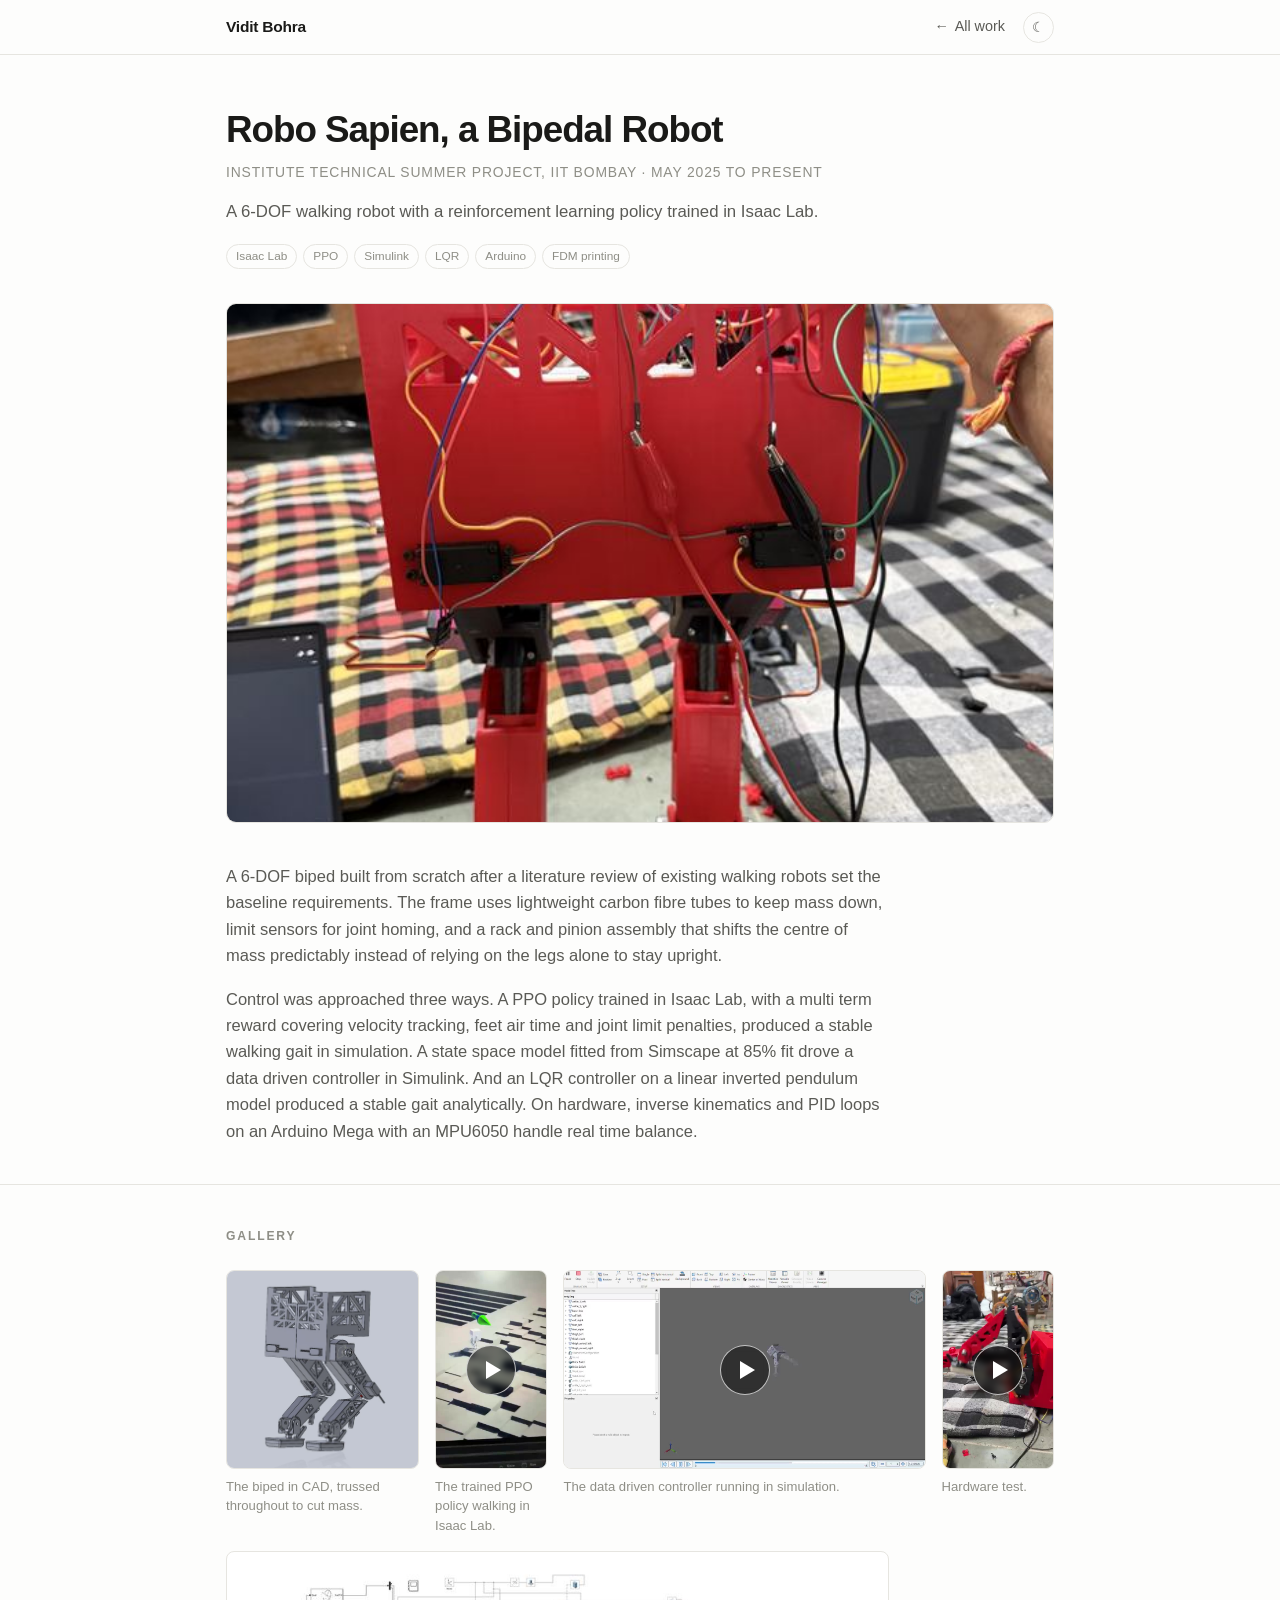
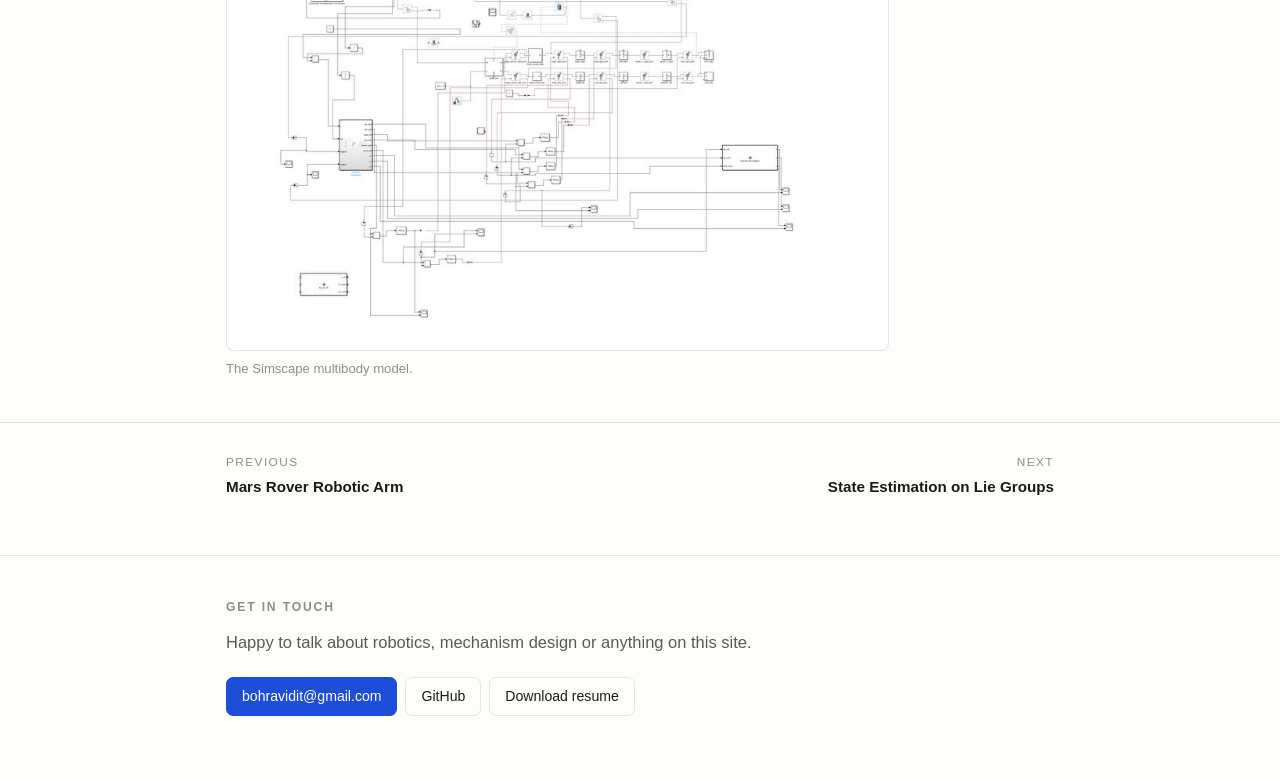
==== projects/bipedal-robot.html @ 9d3ce559 "Redesign around how personal sites are actually laid out The portrait was rendering full size and un" ====
<!doctype html>
<html lang="en">
<head>
<meta charset="utf-8">
<meta name="viewport" content="width=device-width, initial-scale=1">
<title>Robo Sapien, a Bipedal Robot | Vidit Bohra</title>
<meta name="description" content="A 6-DOF walking robot with a reinforcement learning policy trained in Isaac Lab.">
<meta property="og:title" content="Robo Sapien, a Bipedal Robot | Vidit Bohra">
<meta property="og:description" content="A 6-DOF walking robot with a reinforcement learning policy trained in Isaac Lab.">
<meta property="og:type" content="website">
<link rel="stylesheet" href="../style.css">
<link rel="icon" href="data:image/svg+xml,<svg xmlns='http://www.w3.org/2000/svg' viewBox='0 0 100 100'><text y='.9em' font-size='90'>&#9881;</text></svg>">
</head>
<body>

<header class="topbar">
  <div class="bar">
    <a class="wordmark" href="../index.html">Vidit Bohra</a>
    <nav class="topnav"><a class="back" href="../index.html">All work</a></nav>
    <button id="theme-toggle" type="button" aria-label="Switch colour theme" title="Switch colour theme"></button>
  </div>
</header>


<main class="project-page">

<header class="project-head">
  <div class="wrap">
    <h1>Robo Sapien, a Bipedal Robot</h1>
    <p class="role">Institute Technical Summer Project, IIT Bombay &middot; May 2025 to present</p>
    <p class="summary">A 6-DOF walking robot with a reinforcement learning policy trained in Isaac Lab.</p>
    <ul class="tags"><li>Isaac Lab</li><li>PPO</li><li>Simulink</li><li>LQR</li><li>Arduino</li><li>FDM printing</li></ul>
    <figure class="cover" style="--ar:0.75">
      <button class="media" data-full="../assets/bipedal-robot/hardware.jpg" aria-label="Enlarge image: The assembled bipedal robot in red printed parts, standing on a bench"><img src="../assets/bipedal-robot/hardware-thumb.jpg" alt="The assembled bipedal robot in red printed parts, standing on a bench" loading="lazy" decoding="async"></button>
    </figure>
  </div>
</header>

<section class="writeup">
  <div class="wrap"><div class="prose"><p>A 6-DOF biped built from scratch after a literature review of existing walking robots set the baseline requirements. The frame uses lightweight carbon fibre tubes to keep mass down, limit sensors for joint homing, and a rack and pinion assembly that shifts the centre of mass predictably instead of relying on the legs alone to stay upright.</p><p>Control was approached three ways. A PPO policy trained in Isaac Lab, with a multi term reward covering velocity tracking, feet air time and joint limit penalties, produced a stable walking gait in simulation. A state space model fitted from Simscape at 85% fit drove a data driven controller in Simulink. And an LQR controller on a linear inverted pendulum model produced a stable gait analytically. On hardware, inverse kinematics and PID loops on an Arduino Mega with an MPU6050 handle real time balance.</p></div></div>
</section>

<section>
  <div class="wrap">
    <h2>Gallery</h2>
    <div class="grid"><figure class="tile" style="--ar:0.9688"><button class="media" data-full="../assets/bipedal-robot/cad-render.jpg" aria-label="Enlarge image: The biped in CAD, trussed throughout to cut mass."><img src="../assets/bipedal-robot/cad-render-thumb.jpg" alt="The biped in CAD, trussed throughout to cut mass." loading="lazy" decoding="async"></button><figcaption>The biped in CAD, trussed throughout to cut mass.</figcaption></figure><figure class="tile" style="--ar:0.5639"><button class="media video" data-video="../assets/bipedal-robot/rl-policy.mp4" aria-label="Play video: The trained PPO policy walking in Isaac Lab."><img src="../assets/bipedal-robot/rl-policy-poster.jpg" alt="The trained PPO policy walking in Isaac Lab." loading="lazy" decoding="async"><span class="play" aria-hidden="true"></span></button><figcaption>The trained PPO policy walking in Isaac Lab.</figcaption></figure><figure class="tile" style="--ar:1.8167"><button class="media video" data-video="../assets/bipedal-robot/data-driven-control.mp4" aria-label="Play video: The data driven controller running in simulation."><img src="../assets/bipedal-robot/data-driven-control-poster.jpg" alt="The data driven controller running in simulation." loading="lazy" decoding="async"><span class="play" aria-hidden="true"></span></button><figcaption>The data driven controller running in simulation.</figcaption></figure><figure class="tile" style="--ar:0.5639"><button class="media video" data-video="../assets/bipedal-robot/hardware-test.mp4" aria-label="Play video: Hardware test."><img src="../assets/bipedal-robot/hardware-test-poster.jpg" alt="Hardware test." loading="lazy" decoding="async"><span class="play" aria-hidden="true"></span></button><figcaption>Hardware test.</figcaption></figure><figure class="tile plot" style="--ar:1.6563"><button class="media" data-full="../assets/bipedal-robot/simscape-model.jpg" aria-label="Enlarge image: The Simscape multibody model."><img src="../assets/bipedal-robot/simscape-model-thumb.jpg" alt="The Simscape multibody model." loading="lazy" decoding="async"></button><figcaption>The Simscape multibody model.</figcaption></figure></div>
  </div>
</section>

<nav class="pager">
  <div class="wrap">
    <a class="pager-link" href="mars-rover-arm.html">
      <span class="dir">Previous</span><span class="name">Mars Rover Robotic Arm</span></a>
    <a class="pager-link next" href="state-estimation.html">
      <span class="dir">Next</span><span class="name">State Estimation on Lie Groups</span></a>
  </div>
</nav>

</main>


<footer id="contact">
  <div class="wrap">
    <h2>Get in touch</h2>
    <p class="footer-line">Happy to talk about robotics, mechanism design or anything on this site.</p>
    <div class="btns">
      <a class="btn primary" href="mailto:bohravidit@gmail.com">bohravidit@gmail.com</a>
      <a class="btn" href="https://github.com/IGotYourMonkey">GitHub</a>
      <a class="btn" href="../resume.pdf">Download resume</a>
    </div>
  </div>
</footer>

<div id="lightbox" hidden>
  <button id="lightbox-close" type="button" aria-label="Close">&times;</button>
  <img id="lightbox-img" alt="">
</div>

<script src="../script.js"></script>
</body>
</html>
---- style.css ----
/* Vidit Bohra, personal site.

   Laid out the way good personal sites are: one narrow column, a compact header
   with a circular photo beside the name, understated section labels, and dates
   in a left gutter. No alternating background bands and very little box chrome,
   which is what made the earlier version read like a product page rather than
   somebody's site. */

:root {
  --bg:       #fdfdfc;
  --raised:   #f4f4f2;
  --text:     #1a1a18;
  --muted:    #5a5a55;
  --faint:    #8e8e86;
  --rule:     #e6e5e0;
  --accent:   #1d4ed8;
  --accent-c: #ffffff;
  --shadow:   0 1px 2px rgb(20 20 18 / 5%), 0 8px 22px rgb(20 20 18 / 7%);

  --wrap:  880px;
  --prose: 660px;
}

@media (prefers-color-scheme: dark) {
  :root {
    --bg: #111110; --raised: #1a1a18; --text: #e9e8e3; --muted: #a3a29b;
    --faint: #77766f; --rule: #2a2a27; --accent: #8fb0ff; --accent-c: #111110;
    --shadow: 0 1px 2px rgb(0 0 0 / 40%), 0 8px 22px rgb(0 0 0 / 34%);
  }
}

/* The toggle writes data-theme on <html> and has to beat the media query,
   so both directions are stated explicitly. */
:root[data-theme="light"] {
  --bg: #fdfdfc; --raised: #f4f4f2; --text: #1a1a18; --muted: #5a5a55;
  --faint: #8e8e86; --rule: #e6e5e0; --accent: #1d4ed8; --accent-c: #ffffff;
  --shadow: 0 1px 2px rgb(20 20 18 / 5%), 0 8px 22px rgb(20 20 18 / 7%);
}
:root[data-theme="dark"] {
  --bg: #111110; --raised: #1a1a18; --text: #e9e8e3; --muted: #a3a29b;
  --faint: #77766f; --rule: #2a2a27; --accent: #8fb0ff; --accent-c: #111110;
  --shadow: 0 1px 2px rgb(0 0 0 / 40%), 0 8px 22px rgb(0 0 0 / 34%);
}

* { box-sizing: border-box; }
html { -webkit-text-size-adjust: 100%; scroll-behavior: smooth; scroll-padding-top: 4.5rem; }

body {
  margin: 0;
  background: var(--bg);
  color: var(--text);
  font: 400 16.5px/1.6 -apple-system, BlinkMacSystemFont, "Segoe UI", Roboto,
        "Helvetica Neue", Arial, sans-serif;
  -webkit-font-smoothing: antialiased;
}

@media (prefers-reduced-motion: reduce) {
  html { scroll-behavior: auto; }
  *, *::before, *::after { transition: none !important; animation: none !important; }
}

img { max-width: 100%; display: block; }
a { color: var(--accent); }
:focus-visible { outline: 2px solid var(--accent); outline-offset: 3px; border-radius: 4px; }

h1, h2, h3 { margin: 0; line-height: 1.25; letter-spacing: -0.018em; font-weight: 640; }
p { margin: 0; }

.wrap { max-width: var(--wrap); margin: 0 auto; padding: 0 26px; }

/* ── Top bar ─────────────────────────────────────────────── */

.topbar {
  position: sticky; top: 0; z-index: 40;
  background: color-mix(in srgb, var(--bg) 85%, transparent);
  backdrop-filter: saturate(180%) blur(10px);
  border-bottom: 1px solid var(--rule);
}

.bar {
  max-width: var(--wrap); margin: 0 auto; padding: 0 26px;
  height: 54px; display: flex; align-items: center; gap: 18px;
}

.wordmark {
  font-weight: 640; font-size: .97rem; letter-spacing: -0.015em;
  color: var(--text); text-decoration: none; margin-right: auto;
}

.topnav { display: flex; gap: 20px; align-items: center; }
.topnav a { color: var(--muted); text-decoration: none; font-size: .9rem; }
.topnav a:hover { color: var(--text); }
.topnav .back::before { content: "\2190"; margin-right: .4em; }

#theme-toggle {
  width: 31px; height: 31px; flex: none;
  border: 1px solid var(--rule); border-radius: 50%;
  background: transparent; color: var(--muted);
  font-size: .88rem; line-height: 1; cursor: pointer;
}
#theme-toggle:hover { color: var(--accent); border-color: var(--accent); }

/* ── Intro ───────────────────────────────────────────────── */

.intro { padding: 62px 0 46px; }

.intro-inner { display: flex; align-items: flex-start; gap: 34px; }

.avatar {
  flex: none; width: 148px; height: 148px;
  border-radius: 50%;             /* the source is already a square face crop */
  object-fit: cover;
  border: 1px solid var(--rule);
  box-shadow: var(--shadow);
}

.intro-text { min-width: 0; }
.intro-text h1 { font-size: clamp(1.9rem, 4vw, 2.5rem); letter-spacing: -0.03em; }

.role {
  margin-top: 6px; color: var(--faint);
  font-size: .87rem; font-weight: 500;
  letter-spacing: .06em; text-transform: uppercase;
}

.intro-text p:not(.role) {
  margin-top: 14px; color: var(--muted); max-width: var(--prose);
}

.btns { display: flex; flex-wrap: wrap; gap: 8px; margin-top: 22px; }

.btn {
  display: inline-block; padding: 7px 15px;
  border: 1px solid var(--rule); border-radius: 7px;
  background: transparent; color: var(--text);
  font-size: .88rem; text-decoration: none;
  transition: border-color .15s, color .15s, background .15s;
}
.btn:hover { border-color: var(--accent); color: var(--accent); }
.btn.primary { background: var(--accent); border-color: var(--accent); color: var(--accent-c); }
.btn.primary:hover { color: var(--accent-c); opacity: .9; }

/* ── Sections ────────────────────────────────────────────── */

section { padding: 44px 0; border-top: 1px solid var(--rule); }

/* Section names are labels, not headlines. The content is the loud part. */
section > .wrap > h2 {
  font-size: .76rem; font-weight: 620;
  letter-spacing: .15em; text-transform: uppercase;
  color: var(--faint); margin-bottom: 26px;
}

/* ── Row lists ───────────────────────────────────────────── */

.rows { list-style: none; margin: 0; padding: 0; }

.row {
  display: grid; grid-template-columns: 128px minmax(0, 1fr); gap: 0 26px;
  padding-bottom: 26px; margin-bottom: 26px;
  border-bottom: 1px solid var(--rule);
}
.row:last-child { padding-bottom: 0; margin-bottom: 0; border-bottom: 0; }

.when {
  color: var(--faint); font-size: .84rem;
  font-variant-numeric: tabular-nums; padding-top: 3px;
}

.row-body h3 { font-size: 1.05rem; }
.org { color: var(--muted); font-size: .92rem; margin-top: 2px; }

.points {
  list-style: none; margin: 10px 0 0; padding: 0;
  color: var(--muted); font-size: .93rem;
}
.points li { position: relative; padding-left: 16px; margin-bottom: 3px; }
.points li:last-child { margin-bottom: 0; }
.points li::before {
  content: ""; position: absolute; left: 1px; top: .66em;
  width: 4px; height: 4px; border-radius: 50%; background: var(--faint);
}

/* ── Skills ──────────────────────────────────────────────── */

.skills {
  margin: 0; display: grid; gap: 20px 40px;
  grid-template-columns: repeat(auto-fit, minmax(15rem, 1fr));
}
.skills dt {
  font-size: .76rem; font-weight: 620; letter-spacing: .1em;
  text-transform: uppercase; color: var(--faint); margin-bottom: 5px;
}
.skills dd { margin: 0; font-size: .93rem; color: var(--muted); }

/* ── Project cards ───────────────────────────────────────── */

.cards {
  display: grid; gap: 26px;
  grid-template-columns: repeat(auto-fill, minmax(min(100%, 22rem), 1fr));
}

.card {
  display: block; text-decoration: none; color: inherit;
  border-radius: 10px;
}
.card-img {
  aspect-ratio: 16 / 10; overflow: hidden; border-radius: 10px;
  background: var(--raised); border: 1px solid var(--rule);
}
.card-img img { width: 100%; height: 100%; object-fit: cover; transition: transform .4s ease; }
.card:hover .card-img img { transform: scale(1.035); }

.card-body { padding-top: 14px; }
.card-body h3 { font-size: 1.02rem; }
.card:hover .card-body h3 { color: var(--accent); }
.card-body h3::after {
  content: "\2192"; margin-left: .4em; color: var(--accent);
  opacity: 0; transition: opacity .2s, transform .2s; display: inline-block;
}
.card:hover .card-body h3::after { opacity: 1; transform: translateX(3px); }

.card-sum { margin-top: 5px; color: var(--muted); font-size: .91rem; }

.tags { list-style: none; display: flex; flex-wrap: wrap; gap: 6px; padding: 0; margin: 12px 0 0; }
.tags li {
  padding: 2px 9px; border: 1px solid var(--rule); border-radius: 20px;
  color: var(--faint); font-size: .74rem;
}

/* ── Project page ────────────────────────────────────────── */

.project-head { padding: 52px 0 0; }
.project-head h1 { font-size: clamp(1.8rem, 4vw, 2.3rem); letter-spacing: -0.028em; }
.project-head .role { margin-top: 8px; }
.summary { margin-top: 16px; color: var(--muted); max-width: var(--prose); font-size: 1.05rem; }
.project-head .tags { margin-top: 18px; }

.cover { margin: 34px 0 0; }
.cover .media { aspect-ratio: var(--ar, 16 / 9); max-height: 520px; border-radius: 10px; }

.writeup { padding: 40px 0; border-top: 0; }
.prose { max-width: var(--prose); }
.prose p { margin-bottom: 17px; color: var(--muted); }
.prose p:last-child { margin-bottom: 0; }

/* ── Galleries ───────────────────────────────────────────── */

/* Justified rows. Each tile is sized from its real aspect ratio (--ar, set per
   figure by the generator) and allowed to grow, so every row ends flush at both
   edges instead of leaving a hole where a grid ran out of items. */
.grid { display: flex; flex-wrap: wrap; gap: 16px; }

.tile {
  margin: 0;
  /* Width tracking --ar is what puts every tile in a row on the same height.
     The grow factor is scaled up because flexbox distributes only a fraction of
     the free space when the factors in a line sum to under 1, which left a lone
     item on a last row stranded at half width. */
  flex: calc(var(--ar) * 10) 1 calc(var(--ar) * 180px);
  /* Ceiling on height, expressed as width so the aspect ratio still holds. Full
     rows never reach it; it only catches a leftover item on a last row, which
     would otherwise stretch across the page and crop badly. */
  max-width: calc(var(--ar) * 400px);
}

/* Plots and diagrams carry fine detail, so they get a row to themselves. */
.tile.plot { flex-basis: 100%; }

/* Every media cell is a button so it works from the keyboard as well.
   The box takes the media's own aspect ratio, so nothing is cropped. */
.media {
  position: relative; display: block; width: 100%; padding: 0;
  aspect-ratio: var(--ar, 4 / 3); max-height: 480px;
  overflow: hidden; cursor: pointer;
  border: 1px solid var(--rule); border-radius: 8px;
  background: var(--raised);
  transition: border-color .2s;
}
.media:hover { border-color: var(--accent); }
.media img { width: 100%; height: 100%; object-fit: cover; transition: transform .4s ease; }
.media:hover img { transform: scale(1.03); }

/* Plots are drawn on white, so the cell stays white in both themes. */
.tile.plot .media { background: #fff; max-height: 560px; }
.tile.plot .media img { object-fit: contain; padding: 10px; }
.tile.plot .media:hover img { transform: none; }

.play {
  position: absolute; inset: 0; margin: auto;
  width: 50px; height: 50px; border-radius: 50%;
  background: rgb(0 0 0 / 52%); backdrop-filter: blur(3px);
  border: 1.5px solid rgb(255 255 255 / 70%);
  transition: background .2s, transform .2s;
}
.play::after {
  content: ""; position: absolute; inset: 0; margin: auto;
  width: 0; height: 0; margin-left: 19px;
  border-left: 15px solid #fff;
  border-top: 9px solid transparent; border-bottom: 9px solid transparent;
}
.media:hover .play { background: var(--accent); transform: scale(1.06); }

.media video { width: 100%; height: 100%; object-fit: contain; background: #000; display: block; }

figcaption { margin-top: 8px; color: var(--faint); font-size: .82rem; line-height: 1.45; }

/* ── Pager ───────────────────────────────────────────────── */

.pager { padding: 30px 0 56px; border-top: 1px solid var(--rule); }
.pager .wrap { display: flex; justify-content: space-between; gap: 20px; }

.pager-link { display: flex; flex-direction: column; gap: 3px; text-decoration: none; color: var(--text); }
.pager-link.next { text-align: right; align-items: flex-end; }
.dir { color: var(--faint); font-size: .74rem; text-transform: uppercase; letter-spacing: .12em; }
.name { font-size: .95rem; font-weight: 560; }
.pager-link:hover .name { color: var(--accent); }

/* ── Footer ──────────────────────────────────────────────── */

footer { padding: 44px 0 64px; border-top: 1px solid var(--rule); }
footer h2 {
  font-size: .76rem; font-weight: 620; letter-spacing: .15em;
  text-transform: uppercase; color: var(--faint);
}
.footer-line { margin-top: 14px; color: var(--muted); max-width: var(--prose); }

/* ── Lightbox ────────────────────────────────────────────── */

#lightbox {
  position: fixed; inset: 0; z-index: 60;
  display: flex; align-items: center; justify-content: center;
  padding: 34px; background: rgb(8 8 8 / 92%); cursor: zoom-out;
}
#lightbox[hidden] { display: none; }
#lightbox img { max-width: 100%; max-height: 100%; object-fit: contain; border-radius: 5px; }
#lightbox-close {
  position: absolute; top: 12px; right: 20px;
  border: 0; background: none; color: #fff; font-size: 2.4rem; line-height: 1; cursor: pointer;
}

/* ── Small screens ───────────────────────────────────────── */

@media (max-width: 700px) {
  .intro { padding: 40px 0 34px; }
  .intro-inner { flex-direction: column; gap: 22px; }
  .avatar { width: 104px; height: 104px; }
  .row { grid-template-columns: 1fr; gap: 0; }
  .when { order: -1; padding-top: 0; margin-bottom: 4px; }
  .tile { flex-basis: calc(var(--ar) * 120px); }
  .media, .tile.plot .media, .cover .media { max-height: 360px; }
}

@media (max-width: 560px) {
  body { font-size: 16px; }
  .wrap, .bar { padding: 0 18px; }
  .topnav { gap: 14px; }
  .topnav a { font-size: .85rem; }
  .cards { grid-template-columns: 1fr; }
  .grid { gap: 10px; }
  .pager .wrap { flex-direction: column; }
  .pager-link.next { text-align: left; align-items: flex-start; }
  figcaption { font-size: .78rem; }
}
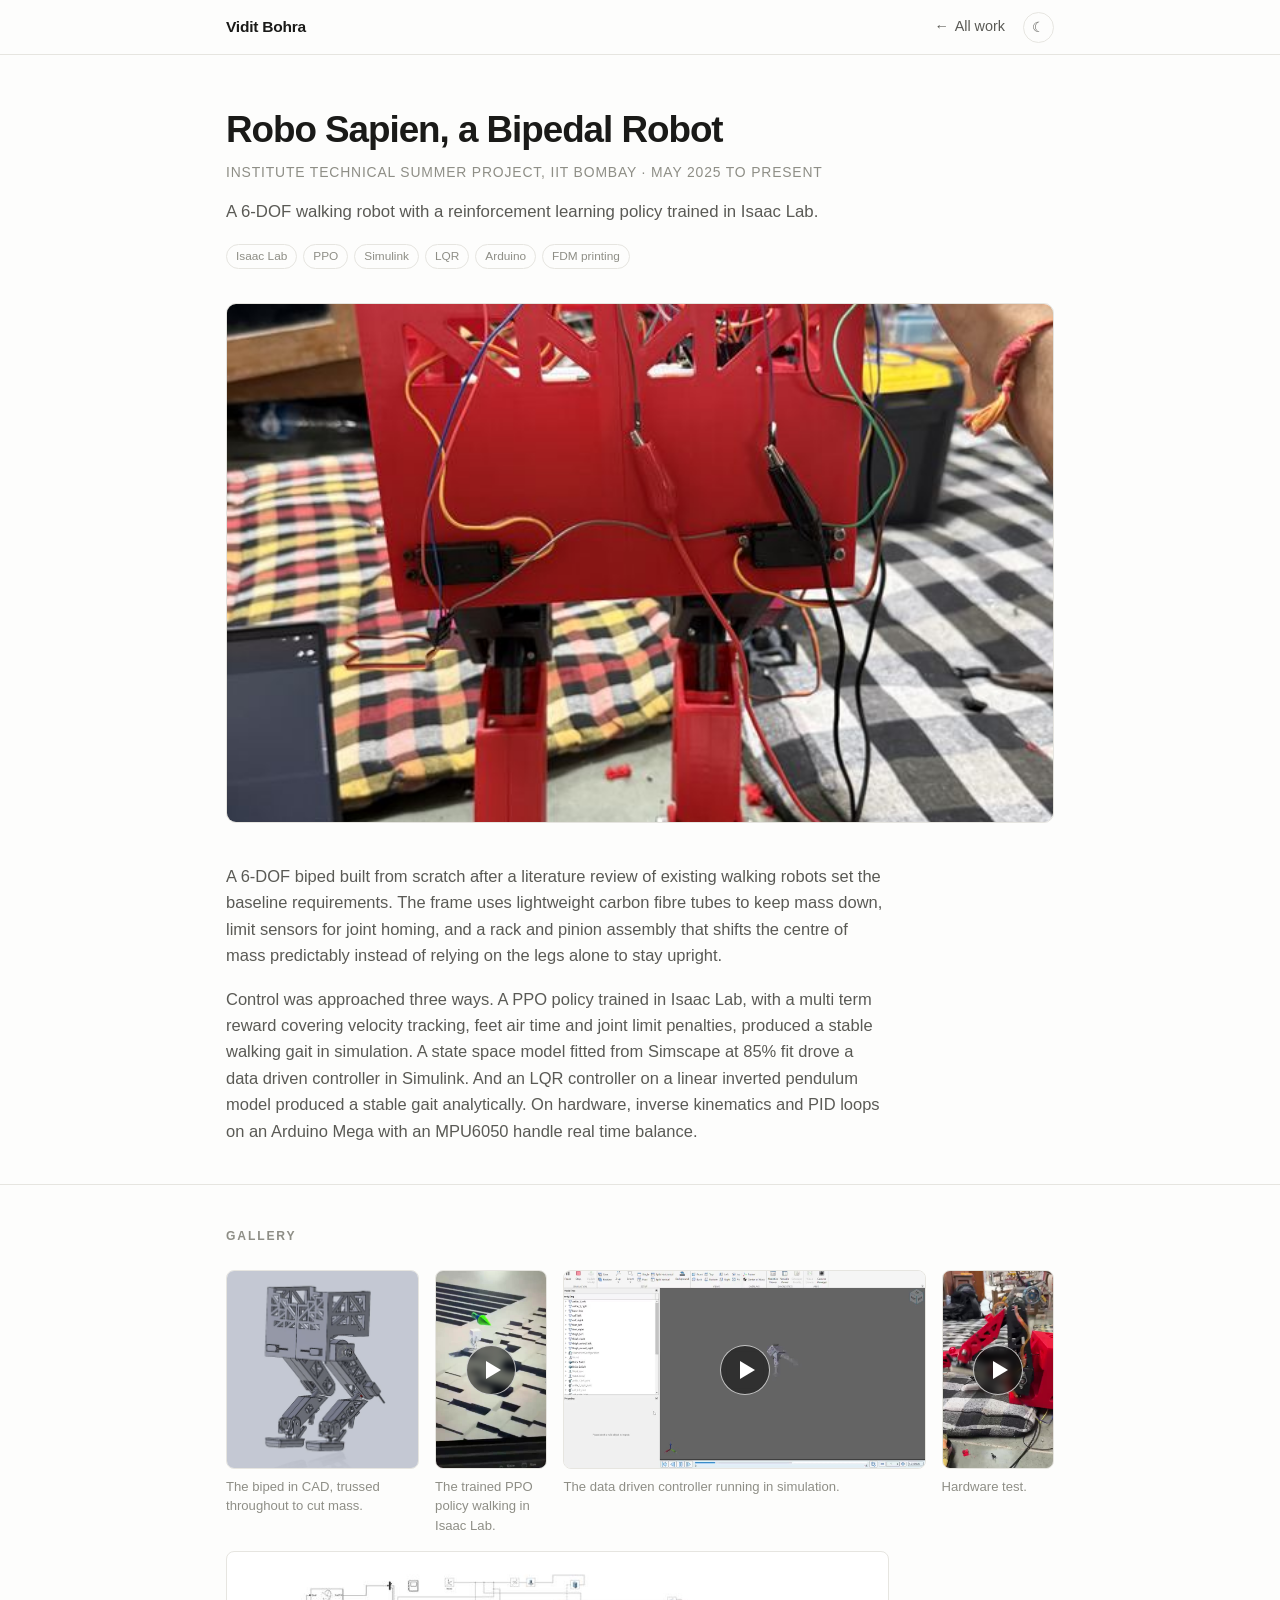
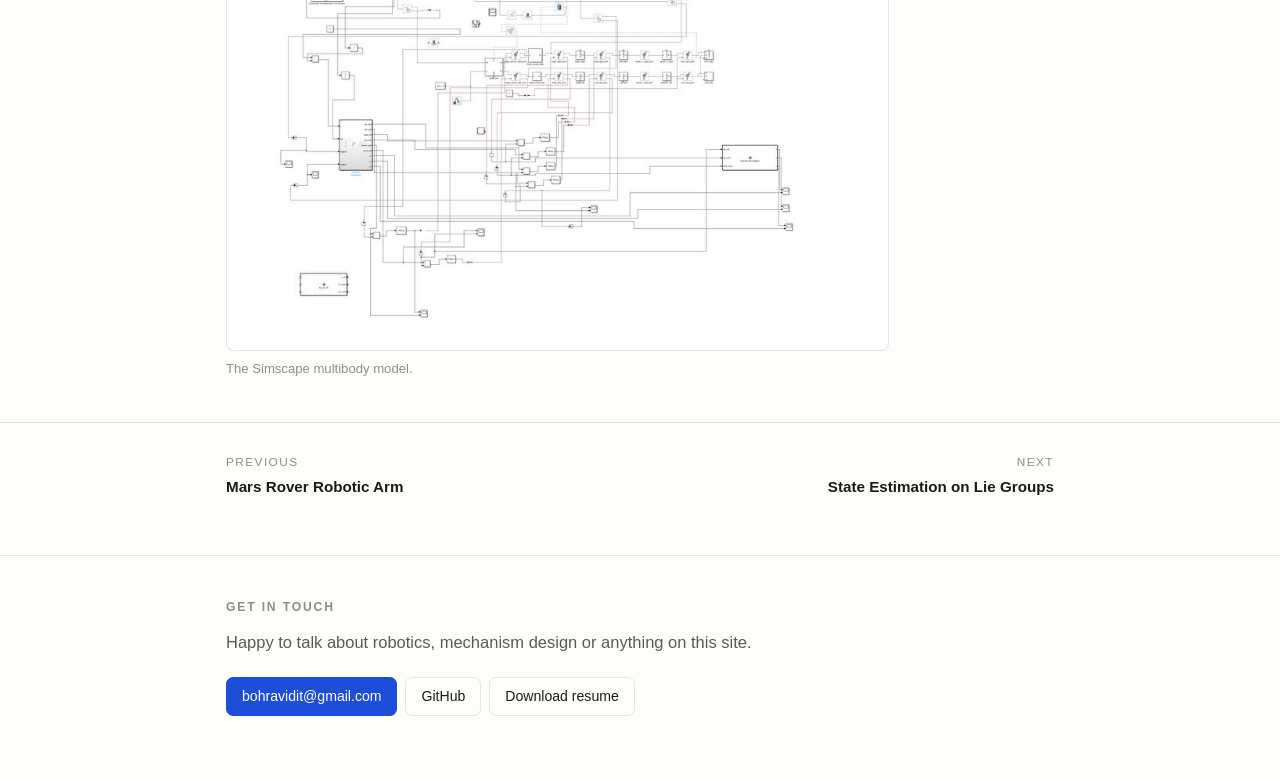
==== commit fedfcfaa: "Version asset URLs so browsers cannot serve a stale stylesheet GitHub Pages sends style.css, script." ====
--- a/projects/bipedal-robot.html
+++ b/projects/bipedal-robot.html
@@ -8,7 +8,7 @@
 <meta property="og:title" content="Robo Sapien, a Bipedal Robot | Vidit Bohra">
 <meta property="og:description" content="A 6-DOF walking robot with a reinforcement learning policy trained in Isaac Lab.">
 <meta property="og:type" content="website">
-<link rel="stylesheet" href="../style.css">
+<link rel="stylesheet" href="../style.css?v=55cc56a6">
 <link rel="icon" href="data:image/svg+xml,<svg xmlns='http://www.w3.org/2000/svg' viewBox='0 0 100 100'><text y='.9em' font-size='90'>&#9881;</text></svg>">
 </head>
 <body>
@@ -31,7 +31,7 @@
     <p class="summary">A 6-DOF walking robot with a reinforcement learning policy trained in Isaac Lab.</p>
     <ul class="tags"><li>Isaac Lab</li><li>PPO</li><li>Simulink</li><li>LQR</li><li>Arduino</li><li>FDM printing</li></ul>
     <figure class="cover" style="--ar:0.75">
-      <button class="media" data-full="../assets/bipedal-robot/hardware.jpg" aria-label="Enlarge image: The assembled bipedal robot in red printed parts, standing on a bench"><img src="../assets/bipedal-robot/hardware-thumb.jpg" alt="The assembled bipedal robot in red printed parts, standing on a bench" loading="lazy" decoding="async"></button>
+      <button class="media" data-full="../assets/bipedal-robot/hardware.jpg?v=e944c511" aria-label="Enlarge image: The assembled bipedal robot in red printed parts, standing on a bench"><img src="../assets/bipedal-robot/hardware-thumb.jpg?v=9767238a" alt="The assembled bipedal robot in red printed parts, standing on a bench" loading="lazy" decoding="async"></button>
     </figure>
   </div>
 </header>
@@ -43,7 +43,7 @@
 <section>
   <div class="wrap">
     <h2>Gallery</h2>
-    <div class="grid"><figure class="tile" style="--ar:0.9688"><button class="media" data-full="../assets/bipedal-robot/cad-render.jpg" aria-label="Enlarge image: The biped in CAD, trussed throughout to cut mass."><img src="../assets/bipedal-robot/cad-render-thumb.jpg" alt="The biped in CAD, trussed throughout to cut mass." loading="lazy" decoding="async"></button><figcaption>The biped in CAD, trussed throughout to cut mass.</figcaption></figure><figure class="tile" style="--ar:0.5639"><button class="media video" data-video="../assets/bipedal-robot/rl-policy.mp4" aria-label="Play video: The trained PPO policy walking in Isaac Lab."><img src="../assets/bipedal-robot/rl-policy-poster.jpg" alt="The trained PPO policy walking in Isaac Lab." loading="lazy" decoding="async"><span class="play" aria-hidden="true"></span></button><figcaption>The trained PPO policy walking in Isaac Lab.</figcaption></figure><figure class="tile" style="--ar:1.8167"><button class="media video" data-video="../assets/bipedal-robot/data-driven-control.mp4" aria-label="Play video: The data driven controller running in simulation."><img src="../assets/bipedal-robot/data-driven-control-poster.jpg" alt="The data driven controller running in simulation." loading="lazy" decoding="async"><span class="play" aria-hidden="true"></span></button><figcaption>The data driven controller running in simulation.</figcaption></figure><figure class="tile" style="--ar:0.5639"><button class="media video" data-video="../assets/bipedal-robot/hardware-test.mp4" aria-label="Play video: Hardware test."><img src="../assets/bipedal-robot/hardware-test-poster.jpg" alt="Hardware test." loading="lazy" decoding="async"><span class="play" aria-hidden="true"></span></button><figcaption>Hardware test.</figcaption></figure><figure class="tile plot" style="--ar:1.6563"><button class="media" data-full="../assets/bipedal-robot/simscape-model.jpg" aria-label="Enlarge image: The Simscape multibody model."><img src="../assets/bipedal-robot/simscape-model-thumb.jpg" alt="The Simscape multibody model." loading="lazy" decoding="async"></button><figcaption>The Simscape multibody model.</figcaption></figure></div>
+    <div class="grid"><figure class="tile" style="--ar:0.9688"><button class="media" data-full="../assets/bipedal-robot/cad-render.jpg?v=71ad1946" aria-label="Enlarge image: The biped in CAD, trussed throughout to cut mass."><img src="../assets/bipedal-robot/cad-render-thumb.jpg?v=3ea373e1" alt="The biped in CAD, trussed throughout to cut mass." loading="lazy" decoding="async"></button><figcaption>The biped in CAD, trussed throughout to cut mass.</figcaption></figure><figure class="tile" style="--ar:0.5639"><button class="media video" data-video="../assets/bipedal-robot/rl-policy.mp4?v=e0dfcb9c" aria-label="Play video: The trained PPO policy walking in Isaac Lab."><img src="../assets/bipedal-robot/rl-policy-poster.jpg?v=aebc7958" alt="The trained PPO policy walking in Isaac Lab." loading="lazy" decoding="async"><span class="play" aria-hidden="true"></span></button><figcaption>The trained PPO policy walking in Isaac Lab.</figcaption></figure><figure class="tile" style="--ar:1.8167"><button class="media video" data-video="../assets/bipedal-robot/data-driven-control.mp4?v=a8e90e49" aria-label="Play video: The data driven controller running in simulation."><img src="../assets/bipedal-robot/data-driven-control-poster.jpg?v=8dc728aa" alt="The data driven controller running in simulation." loading="lazy" decoding="async"><span class="play" aria-hidden="true"></span></button><figcaption>The data driven controller running in simulation.</figcaption></figure><figure class="tile" style="--ar:0.5639"><button class="media video" data-video="../assets/bipedal-robot/hardware-test.mp4?v=ff5dd48d" aria-label="Play video: Hardware test."><img src="../assets/bipedal-robot/hardware-test-poster.jpg?v=9808f986" alt="Hardware test." loading="lazy" decoding="async"><span class="play" aria-hidden="true"></span></button><figcaption>Hardware test.</figcaption></figure><figure class="tile plot" style="--ar:1.6563"><button class="media" data-full="../assets/bipedal-robot/simscape-model.jpg?v=c2395a93" aria-label="Enlarge image: The Simscape multibody model."><img src="../assets/bipedal-robot/simscape-model-thumb.jpg?v=314be97d" alt="The Simscape multibody model." loading="lazy" decoding="async"></button><figcaption>The Simscape multibody model.</figcaption></figure></div>
   </div>
 </section>
 
@@ -76,6 +76,6 @@
   <img id="lightbox-img" alt="">
 </div>
 
-<script src="../script.js"></script>
+<script src="../script.js?v=2e2f18cc"></script>
 </body>
 </html>
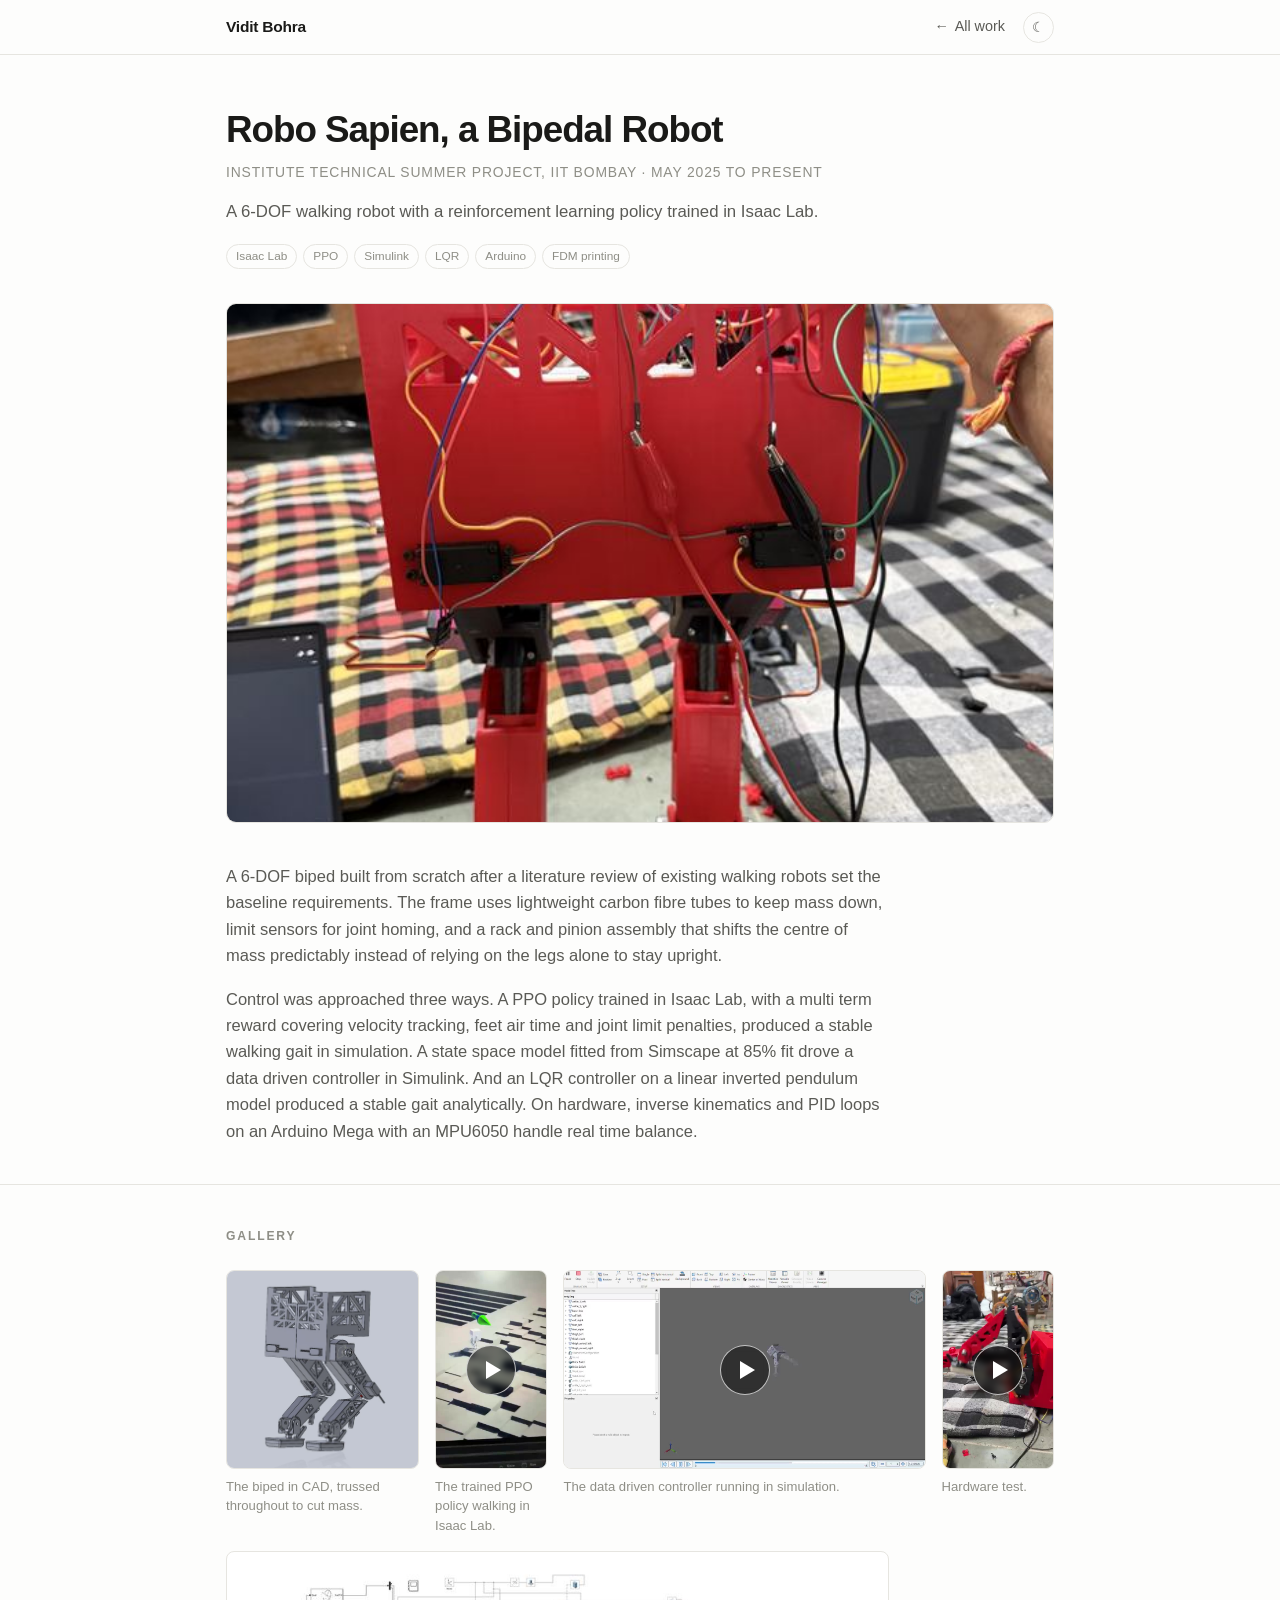
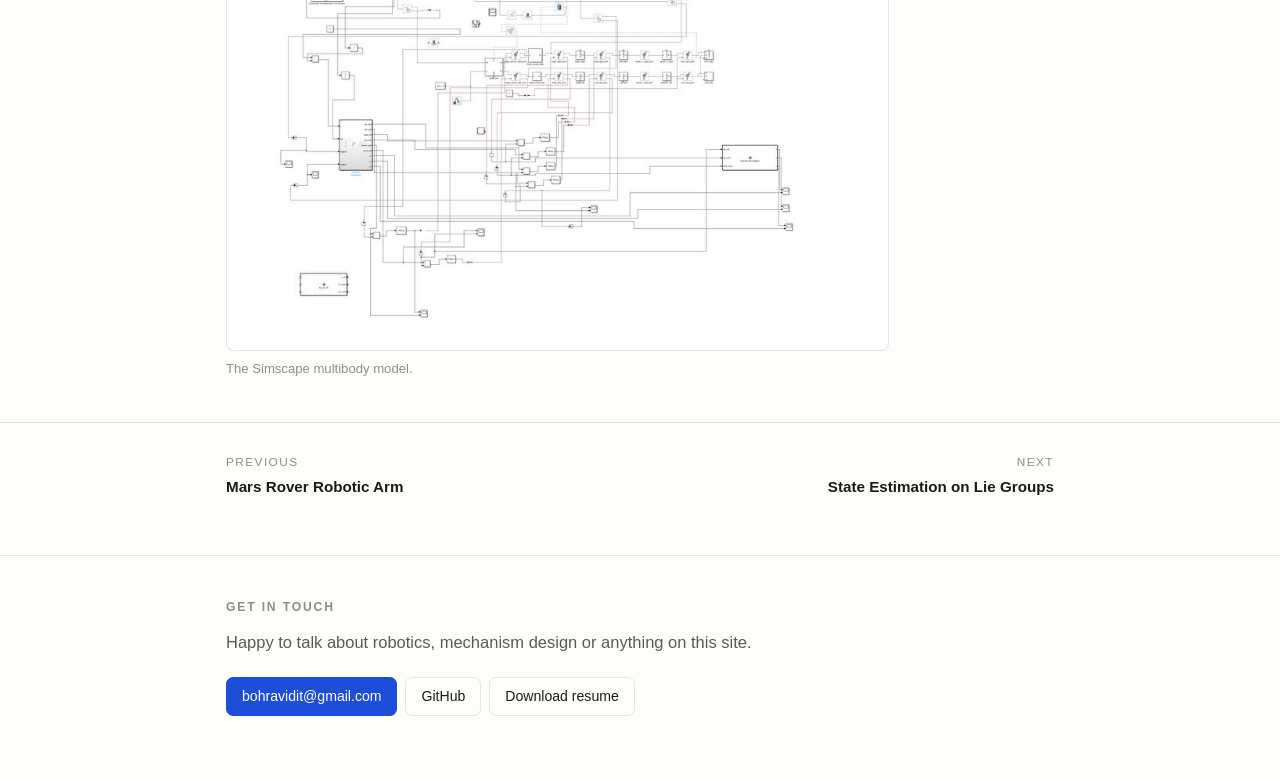
==== commit 151ba0c2: "Point GitHub links at the renamed viditbohra account Co-Authored-By: Claude Opus 5 <noreply@anthropi" ====
--- a/projects/bipedal-robot.html
+++ b/projects/bipedal-robot.html
@@ -65,7 +65,7 @@
     <p class="footer-line">Happy to talk about robotics, mechanism design or anything on this site.</p>
     <div class="btns">
       <a class="btn primary" href="mailto:bohravidit@gmail.com">bohravidit@gmail.com</a>
-      <a class="btn" href="https://github.com/IGotYourMonkey">GitHub</a>
+      <a class="btn" href="https://github.com/viditbohra">GitHub</a>
       <a class="btn" href="../resume.pdf">Download resume</a>
     </div>
   </div>
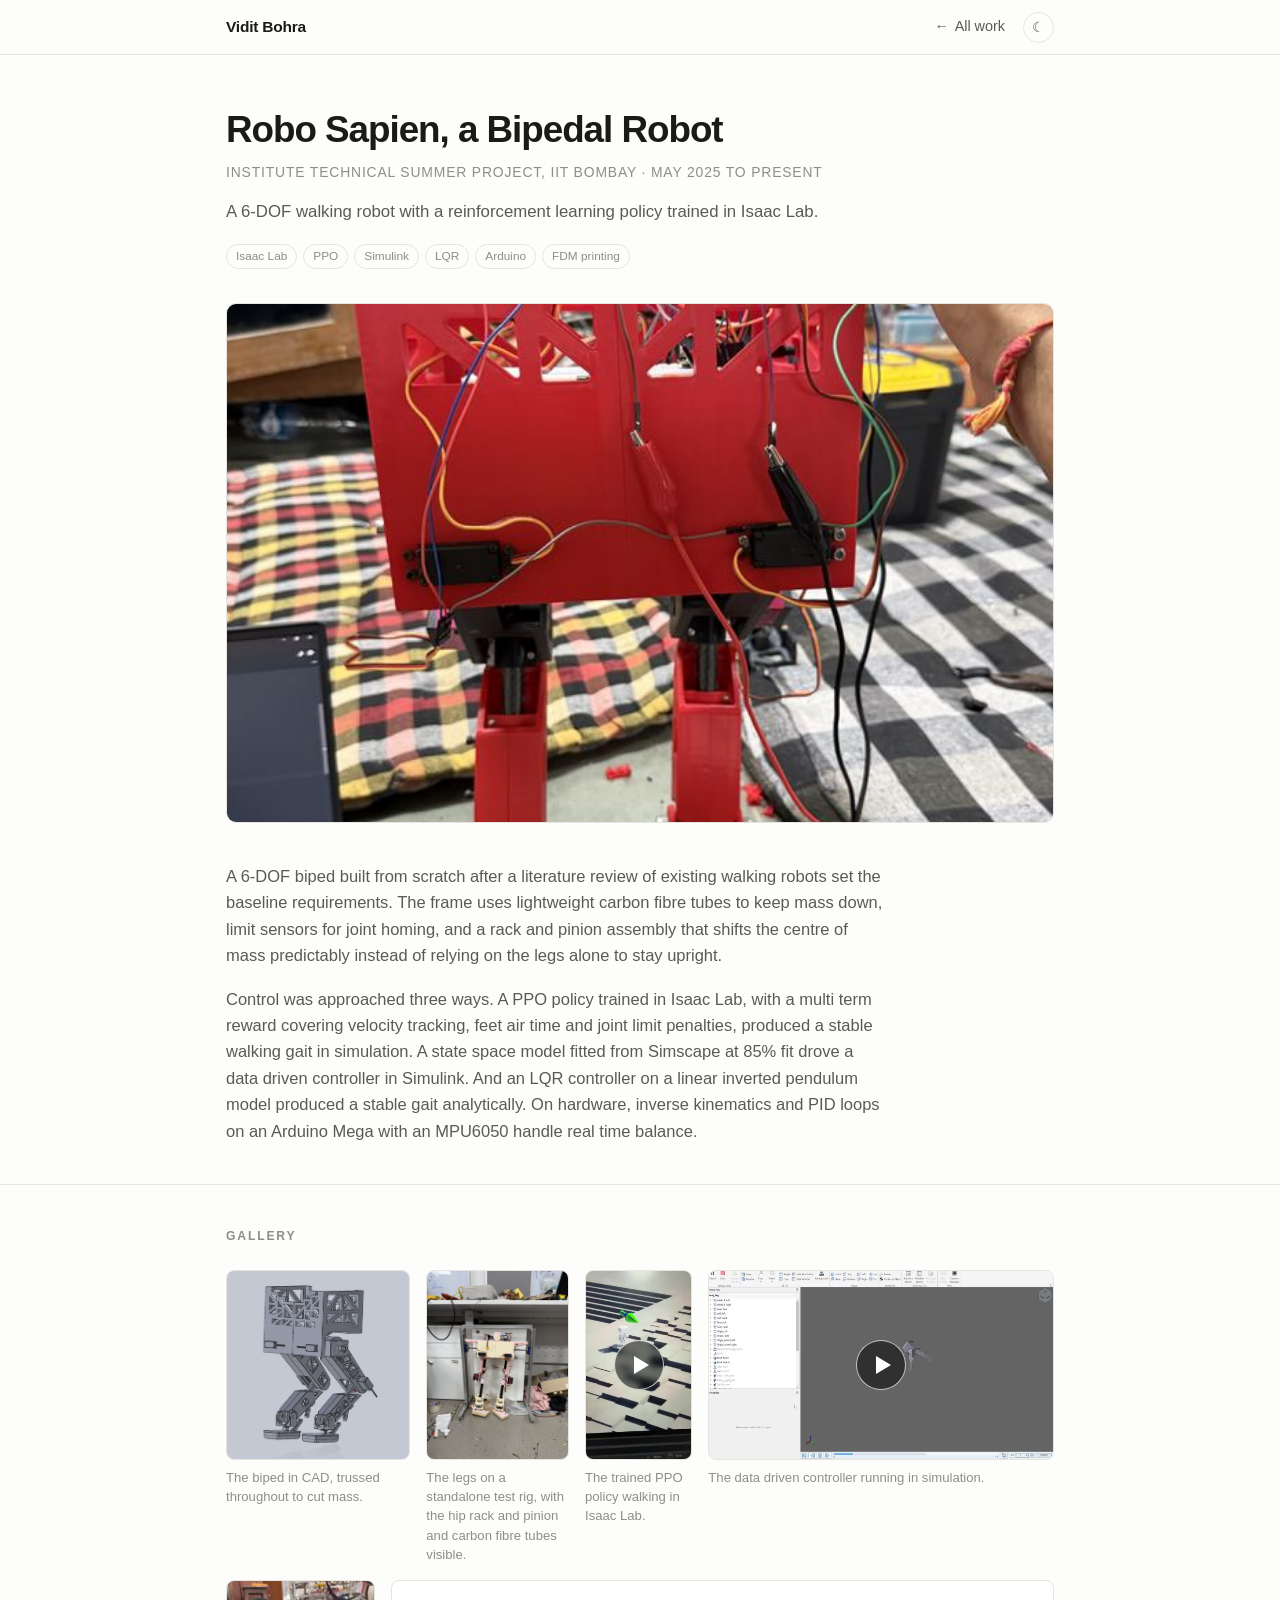
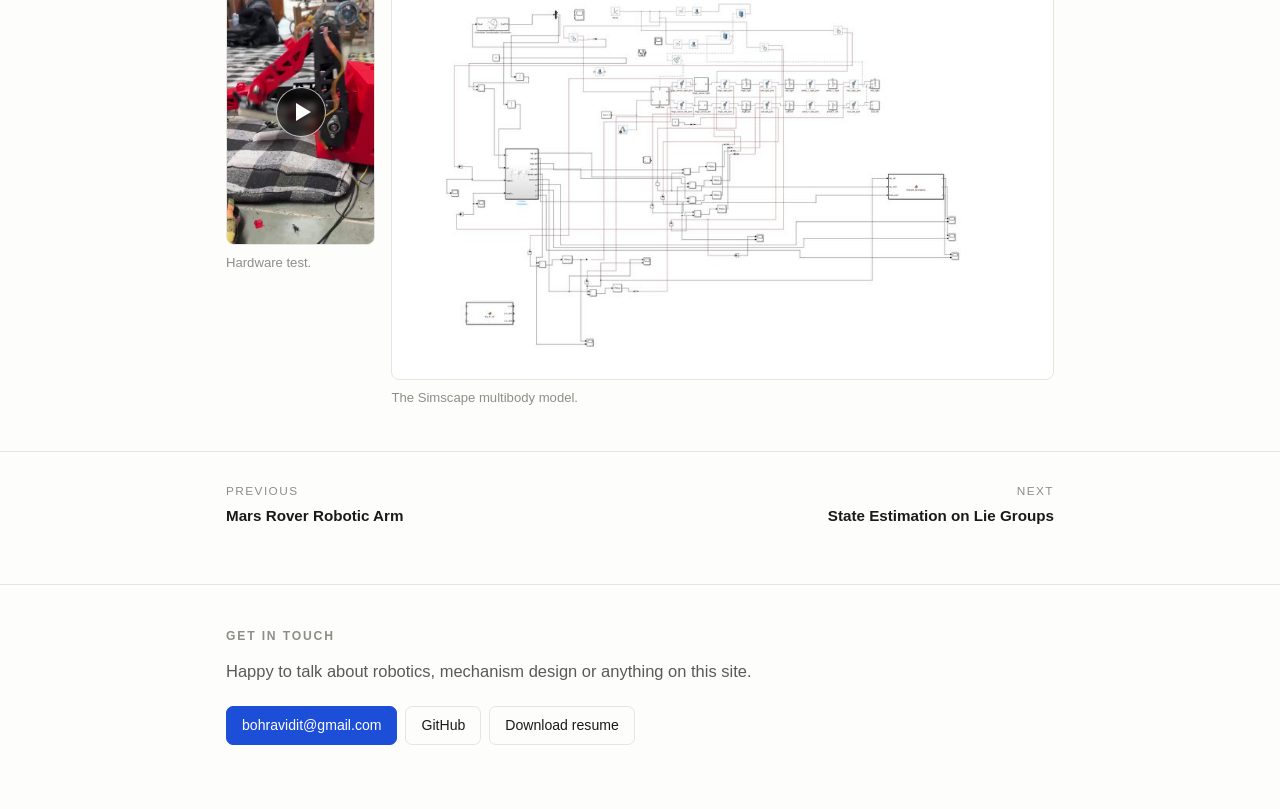
==== commit 7f833b56: "Add leg test rig photo to bipedal robot gallery Fix build_media.py SRC path, which pointed at a Desk" ====
--- a/projects/bipedal-robot.html
+++ b/projects/bipedal-robot.html
@@ -8,7 +8,7 @@
 <meta property="og:title" content="Robo Sapien, a Bipedal Robot | Vidit Bohra">
 <meta property="og:description" content="A 6-DOF walking robot with a reinforcement learning policy trained in Isaac Lab.">
 <meta property="og:type" content="website">
-<link rel="stylesheet" href="../style.css?v=55cc56a6">
+<link rel="stylesheet" href="../style.css?v=03ee2104">
 <link rel="icon" href="data:image/svg+xml,<svg xmlns='http://www.w3.org/2000/svg' viewBox='0 0 100 100'><text y='.9em' font-size='90'>&#9881;</text></svg>">
 </head>
 <body>
@@ -43,7 +43,7 @@
 <section>
   <div class="wrap">
     <h2>Gallery</h2>
-    <div class="grid"><figure class="tile" style="--ar:0.9688"><button class="media" data-full="../assets/bipedal-robot/cad-render.jpg?v=71ad1946" aria-label="Enlarge image: The biped in CAD, trussed throughout to cut mass."><img src="../assets/bipedal-robot/cad-render-thumb.jpg?v=3ea373e1" alt="The biped in CAD, trussed throughout to cut mass." loading="lazy" decoding="async"></button><figcaption>The biped in CAD, trussed throughout to cut mass.</figcaption></figure><figure class="tile" style="--ar:0.5639"><button class="media video" data-video="../assets/bipedal-robot/rl-policy.mp4?v=e0dfcb9c" aria-label="Play video: The trained PPO policy walking in Isaac Lab."><img src="../assets/bipedal-robot/rl-policy-poster.jpg?v=aebc7958" alt="The trained PPO policy walking in Isaac Lab." loading="lazy" decoding="async"><span class="play" aria-hidden="true"></span></button><figcaption>The trained PPO policy walking in Isaac Lab.</figcaption></figure><figure class="tile" style="--ar:1.8167"><button class="media video" data-video="../assets/bipedal-robot/data-driven-control.mp4?v=a8e90e49" aria-label="Play video: The data driven controller running in simulation."><img src="../assets/bipedal-robot/data-driven-control-poster.jpg?v=8dc728aa" alt="The data driven controller running in simulation." loading="lazy" decoding="async"><span class="play" aria-hidden="true"></span></button><figcaption>The data driven controller running in simulation.</figcaption></figure><figure class="tile" style="--ar:0.5639"><button class="media video" data-video="../assets/bipedal-robot/hardware-test.mp4?v=ff5dd48d" aria-label="Play video: Hardware test."><img src="../assets/bipedal-robot/hardware-test-poster.jpg?v=9808f986" alt="Hardware test." loading="lazy" decoding="async"><span class="play" aria-hidden="true"></span></button><figcaption>Hardware test.</figcaption></figure><figure class="tile plot" style="--ar:1.6563"><button class="media" data-full="../assets/bipedal-robot/simscape-model.jpg?v=c2395a93" aria-label="Enlarge image: The Simscape multibody model."><img src="../assets/bipedal-robot/simscape-model-thumb.jpg?v=314be97d" alt="The Simscape multibody model." loading="lazy" decoding="async"></button><figcaption>The Simscape multibody model.</figcaption></figure></div>
+    <div class="grid"><figure class="tile" style="--ar:0.9688"><button class="media" data-full="../assets/bipedal-robot/cad-render.jpg?v=71ad1946" aria-label="Enlarge image: The biped in CAD, trussed throughout to cut mass."><img src="../assets/bipedal-robot/cad-render-thumb.jpg?v=3ea373e1" alt="The biped in CAD, trussed throughout to cut mass." loading="lazy" decoding="async"></button><figcaption>The biped in CAD, trussed throughout to cut mass.</figcaption></figure><figure class="tile" style="--ar:0.75"><button class="media" data-full="../assets/bipedal-robot/leg-test-rig.jpg?v=7b92a112" aria-label="Enlarge image: The legs on a standalone test rig, with the hip rack and pinion and carbon fibre tubes visible."><img src="../assets/bipedal-robot/leg-test-rig-thumb.jpg?v=36f2edbc" alt="The legs on a standalone test rig, with the hip rack and pinion and carbon fibre tubes visible." loading="lazy" decoding="async"></button><figcaption>The legs on a standalone test rig, with the hip rack and pinion and carbon fibre tubes visible.</figcaption></figure><figure class="tile" style="--ar:0.5639"><button class="media video" data-video="../assets/bipedal-robot/rl-policy.mp4?v=e0dfcb9c" aria-label="Play video: The trained PPO policy walking in Isaac Lab."><img src="../assets/bipedal-robot/rl-policy-poster.jpg?v=aebc7958" alt="The trained PPO policy walking in Isaac Lab." loading="lazy" decoding="async"><span class="play" aria-hidden="true"></span></button><figcaption>The trained PPO policy walking in Isaac Lab.</figcaption></figure><figure class="tile" style="--ar:1.8167"><button class="media video" data-video="../assets/bipedal-robot/data-driven-control.mp4?v=a8e90e49" aria-label="Play video: The data driven controller running in simulation."><img src="../assets/bipedal-robot/data-driven-control-poster.jpg?v=8dc728aa" alt="The data driven controller running in simulation." loading="lazy" decoding="async"><span class="play" aria-hidden="true"></span></button><figcaption>The data driven controller running in simulation.</figcaption></figure><figure class="tile" style="--ar:0.5639"><button class="media video" data-video="../assets/bipedal-robot/hardware-test.mp4?v=ff5dd48d" aria-label="Play video: Hardware test."><img src="../assets/bipedal-robot/hardware-test-poster.jpg?v=9808f986" alt="Hardware test." loading="lazy" decoding="async"><span class="play" aria-hidden="true"></span></button><figcaption>Hardware test.</figcaption></figure><figure class="tile plot" style="--ar:1.6563"><button class="media" data-full="../assets/bipedal-robot/simscape-model.jpg?v=c2395a93" aria-label="Enlarge image: The Simscape multibody model."><img src="../assets/bipedal-robot/simscape-model-thumb.jpg?v=314be97d" alt="The Simscape multibody model." loading="lazy" decoding="async"></button><figcaption>The Simscape multibody model.</figcaption></figure></div>
   </div>
 </section>
 
--- a/style.css
+++ b/style.css
@@ -192,6 +192,47 @@
   text-transform: uppercase; color: var(--faint); margin-bottom: 5px;
 }
 .skills dd { margin: 0; font-size: .93rem; color: var(--muted); }
+
+/* ── Coursework ──────────────────────────────────────────── */
+
+/* Columns rather than a grid, so groups of different lengths pack tightly
+   instead of every row stretching to match its tallest group. */
+.courses { column-count: 2; column-gap: 44px; }
+.course-group { break-inside: avoid; margin-bottom: 24px; }
+
+.course-group h3 {
+  font-size: .76rem; font-weight: 620; letter-spacing: .1em;
+  text-transform: uppercase; color: var(--faint); margin-bottom: 7px;
+}
+
+.course-group ul {
+  list-style: none; margin: 0; padding: 0;
+  font-size: .93rem; color: var(--muted);
+}
+
+/* Codes in a fixed left gutter so the titles line up, including the rows that
+   carry no code. */
+.course-group li {
+  display: grid; grid-template-columns: 4.1rem minmax(0, 1fr);
+  gap: 0 4px; margin-bottom: 4px;
+}
+.course-group li:last-child { margin-bottom: 0; }
+
+.code { color: var(--faint); font-variant-numeric: tabular-nums; font-size: .87em; }
+
+/* Marks a course that is registered but not yet finished, so the list does not
+   claim more than it should. */
+.now {
+  display: inline-block; vertical-align: 1px;
+  margin-left: 5px; padding: 0 5px;
+  border: 1px solid var(--rule); border-radius: 4px;
+  color: var(--faint); font-size: .68rem; letter-spacing: .04em;
+}
+
+.section-note {
+  color: var(--muted); font-size: .9rem;
+  margin: -14px 0 22px; max-width: var(--prose);
+}
 
 /* ── Project cards ───────────────────────────────────────── */
 
@@ -357,6 +398,7 @@
   .topnav { gap: 14px; }
   .topnav a { font-size: .85rem; }
   .cards { grid-template-columns: 1fr; }
+  .courses { column-count: 1; }
   .grid { gap: 10px; }
   .pager .wrap { flex-direction: column; }
   .pager-link.next { text-align: left; align-items: flex-start; }
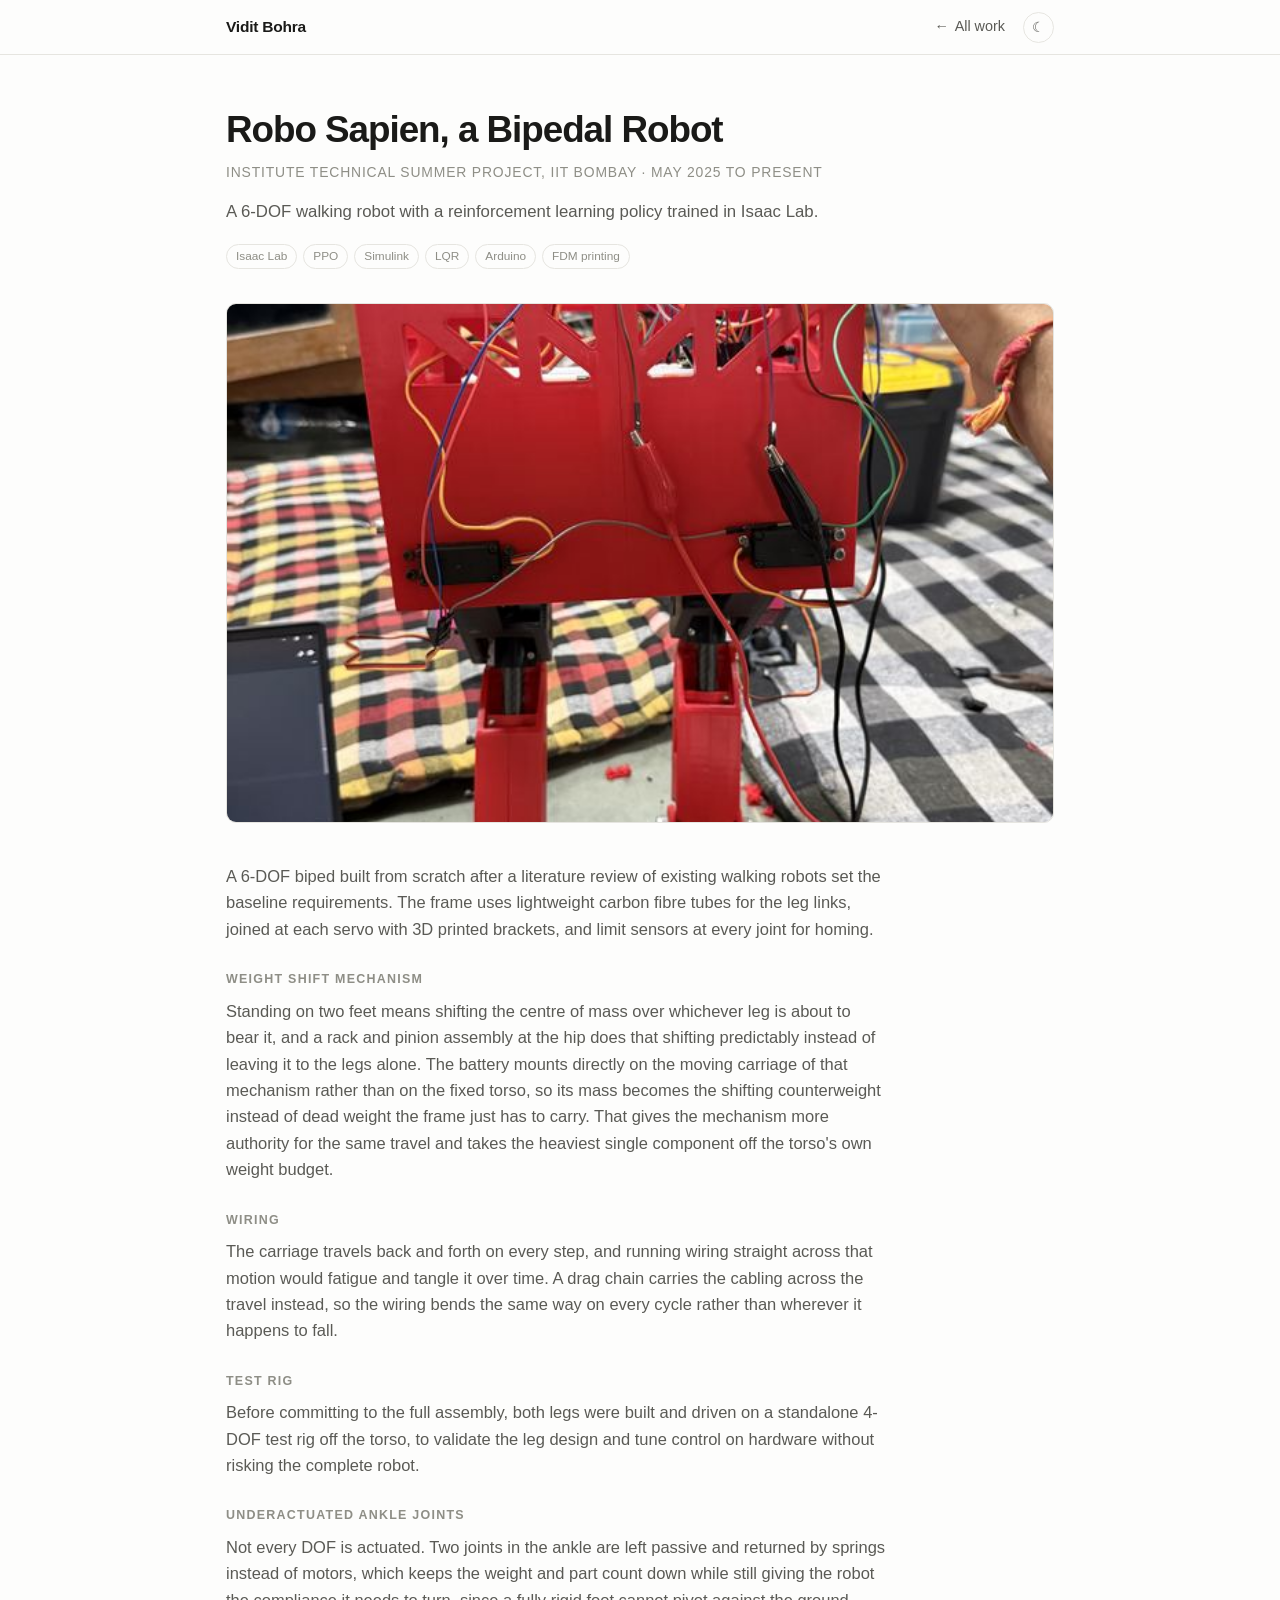
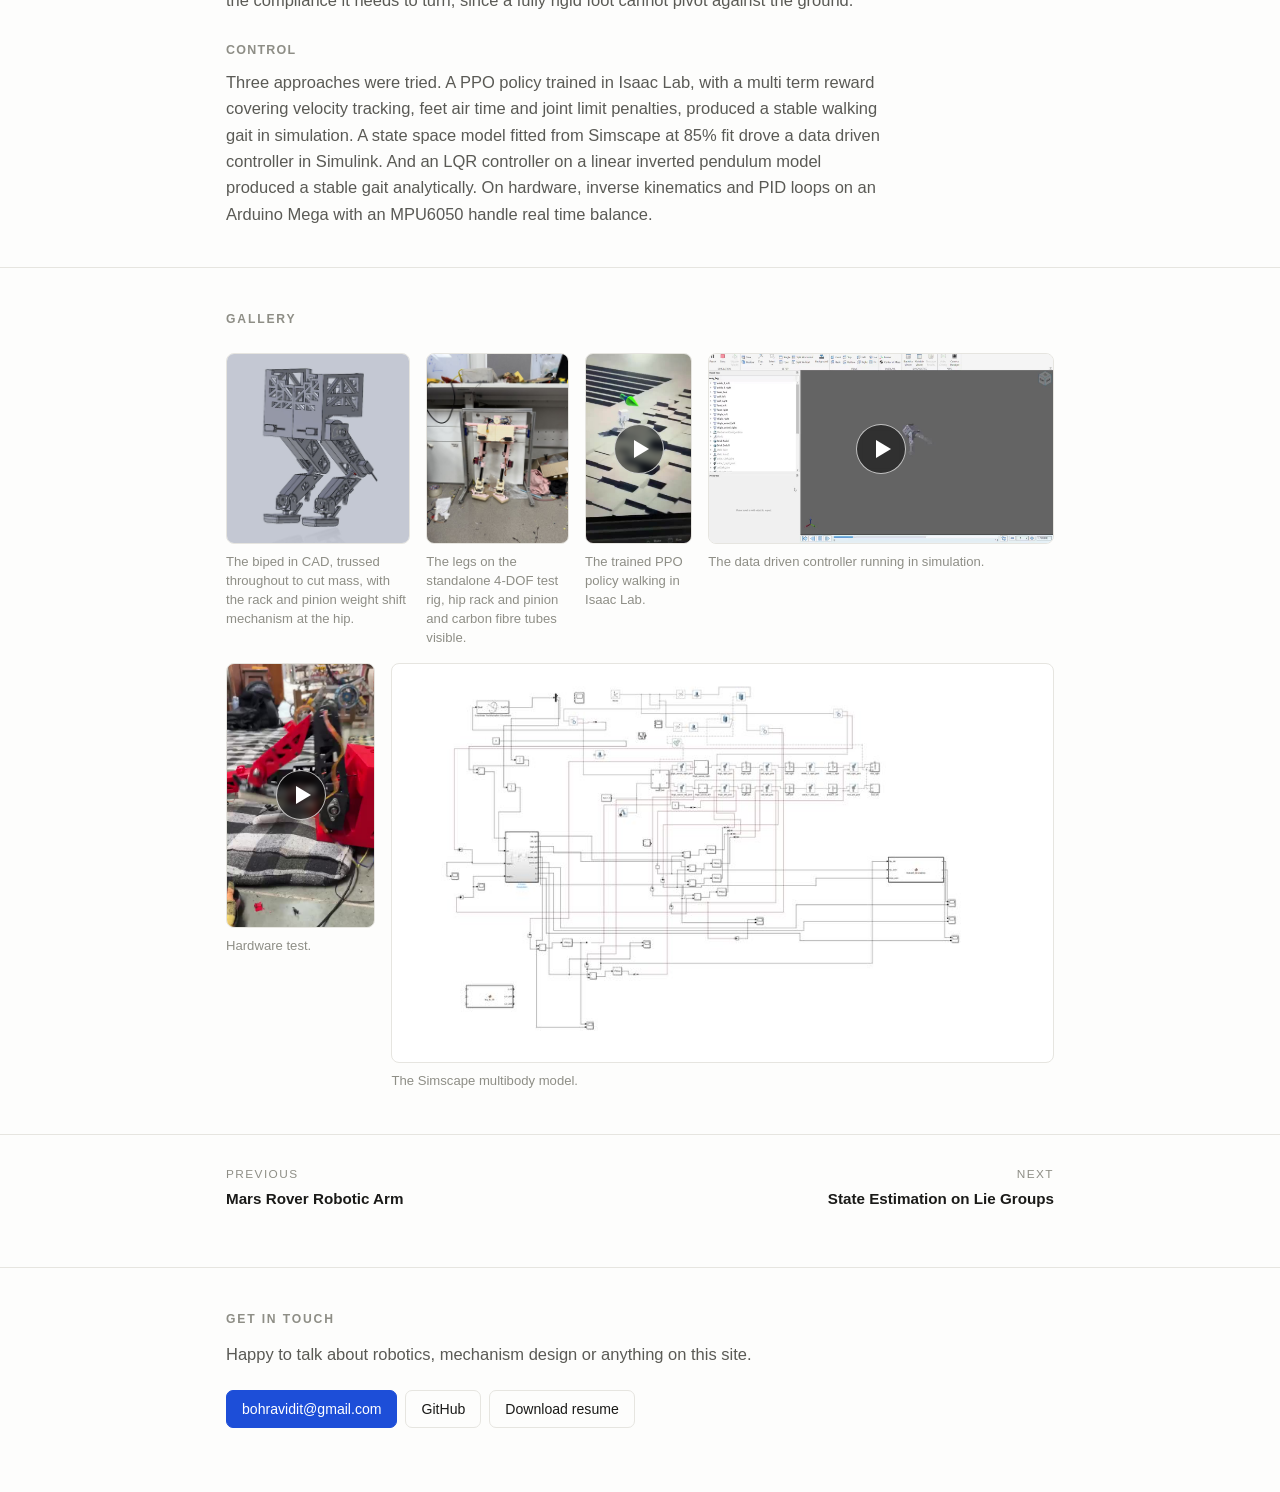
==== commit 0ee1cdab: "Expand Mars Rover Arm and Biped writeups with per-component detail Break each project's writeup into" ====
--- a/projects/bipedal-robot.html
+++ b/projects/bipedal-robot.html
@@ -8,7 +8,7 @@
 <meta property="og:title" content="Robo Sapien, a Bipedal Robot | Vidit Bohra">
 <meta property="og:description" content="A 6-DOF walking robot with a reinforcement learning policy trained in Isaac Lab.">
 <meta property="og:type" content="website">
-<link rel="stylesheet" href="../style.css?v=03ee2104">
+<link rel="stylesheet" href="../style.css?v=26b130a5">
 <link rel="icon" href="data:image/svg+xml,<svg xmlns='http://www.w3.org/2000/svg' viewBox='0 0 100 100'><text y='.9em' font-size='90'>&#9881;</text></svg>">
 </head>
 <body>
@@ -37,13 +37,13 @@
 </header>
 
 <section class="writeup">
-  <div class="wrap"><div class="prose"><p>A 6-DOF biped built from scratch after a literature review of existing walking robots set the baseline requirements. The frame uses lightweight carbon fibre tubes to keep mass down, limit sensors for joint homing, and a rack and pinion assembly that shifts the centre of mass predictably instead of relying on the legs alone to stay upright.</p><p>Control was approached three ways. A PPO policy trained in Isaac Lab, with a multi term reward covering velocity tracking, feet air time and joint limit penalties, produced a stable walking gait in simulation. A state space model fitted from Simscape at 85% fit drove a data driven controller in Simulink. And an LQR controller on a linear inverted pendulum model produced a stable gait analytically. On hardware, inverse kinematics and PID loops on an Arduino Mega with an MPU6050 handle real time balance.</p></div></div>
+  <div class="wrap"><div class="prose"><p>A 6-DOF biped built from scratch after a literature review of existing walking robots set the baseline requirements. The frame uses lightweight carbon fibre tubes for the leg links, joined at each servo with 3D printed brackets, and limit sensors at every joint for homing.</p><h3>Weight shift mechanism</h3><p>Standing on two feet means shifting the centre of mass over whichever leg is about to bear it, and a rack and pinion assembly at the hip does that shifting predictably instead of leaving it to the legs alone. The battery mounts directly on the moving carriage of that mechanism rather than on the fixed torso, so its mass becomes the shifting counterweight instead of dead weight the frame just has to carry. That gives the mechanism more authority for the same travel and takes the heaviest single component off the torso&#x27;s own weight budget.</p><h3>Wiring</h3><p>The carriage travels back and forth on every step, and running wiring straight across that motion would fatigue and tangle it over time. A drag chain carries the cabling across the travel instead, so the wiring bends the same way on every cycle rather than wherever it happens to fall.</p><h3>Test rig</h3><p>Before committing to the full assembly, both legs were built and driven on a standalone 4-DOF test rig off the torso, to validate the leg design and tune control on hardware without risking the complete robot.</p><h3>Underactuated ankle joints</h3><p>Not every DOF is actuated. Two joints in the ankle are left passive and returned by springs instead of motors, which keeps the weight and part count down while still giving the robot the compliance it needs to turn, since a fully rigid foot cannot pivot against the ground.</p><h3>Control</h3><p>Three approaches were tried. A PPO policy trained in Isaac Lab, with a multi term reward covering velocity tracking, feet air time and joint limit penalties, produced a stable walking gait in simulation. A state space model fitted from Simscape at 85% fit drove a data driven controller in Simulink. And an LQR controller on a linear inverted pendulum model produced a stable gait analytically. On hardware, inverse kinematics and PID loops on an Arduino Mega with an MPU6050 handle real time balance.</p></div></div>
 </section>
 
 <section>
   <div class="wrap">
     <h2>Gallery</h2>
-    <div class="grid"><figure class="tile" style="--ar:0.9688"><button class="media" data-full="../assets/bipedal-robot/cad-render.jpg?v=71ad1946" aria-label="Enlarge image: The biped in CAD, trussed throughout to cut mass."><img src="../assets/bipedal-robot/cad-render-thumb.jpg?v=3ea373e1" alt="The biped in CAD, trussed throughout to cut mass." loading="lazy" decoding="async"></button><figcaption>The biped in CAD, trussed throughout to cut mass.</figcaption></figure><figure class="tile" style="--ar:0.75"><button class="media" data-full="../assets/bipedal-robot/leg-test-rig.jpg?v=7b92a112" aria-label="Enlarge image: The legs on a standalone test rig, with the hip rack and pinion and carbon fibre tubes visible."><img src="../assets/bipedal-robot/leg-test-rig-thumb.jpg?v=36f2edbc" alt="The legs on a standalone test rig, with the hip rack and pinion and carbon fibre tubes visible." loading="lazy" decoding="async"></button><figcaption>The legs on a standalone test rig, with the hip rack and pinion and carbon fibre tubes visible.</figcaption></figure><figure class="tile" style="--ar:0.5639"><button class="media video" data-video="../assets/bipedal-robot/rl-policy.mp4?v=e0dfcb9c" aria-label="Play video: The trained PPO policy walking in Isaac Lab."><img src="../assets/bipedal-robot/rl-policy-poster.jpg?v=aebc7958" alt="The trained PPO policy walking in Isaac Lab." loading="lazy" decoding="async"><span class="play" aria-hidden="true"></span></button><figcaption>The trained PPO policy walking in Isaac Lab.</figcaption></figure><figure class="tile" style="--ar:1.8167"><button class="media video" data-video="../assets/bipedal-robot/data-driven-control.mp4?v=a8e90e49" aria-label="Play video: The data driven controller running in simulation."><img src="../assets/bipedal-robot/data-driven-control-poster.jpg?v=8dc728aa" alt="The data driven controller running in simulation." loading="lazy" decoding="async"><span class="play" aria-hidden="true"></span></button><figcaption>The data driven controller running in simulation.</figcaption></figure><figure class="tile" style="--ar:0.5639"><button class="media video" data-video="../assets/bipedal-robot/hardware-test.mp4?v=ff5dd48d" aria-label="Play video: Hardware test."><img src="../assets/bipedal-robot/hardware-test-poster.jpg?v=9808f986" alt="Hardware test." loading="lazy" decoding="async"><span class="play" aria-hidden="true"></span></button><figcaption>Hardware test.</figcaption></figure><figure class="tile plot" style="--ar:1.6563"><button class="media" data-full="../assets/bipedal-robot/simscape-model.jpg?v=c2395a93" aria-label="Enlarge image: The Simscape multibody model."><img src="../assets/bipedal-robot/simscape-model-thumb.jpg?v=314be97d" alt="The Simscape multibody model." loading="lazy" decoding="async"></button><figcaption>The Simscape multibody model.</figcaption></figure></div>
+    <div class="grid"><figure class="tile" style="--ar:0.9688"><button class="media" data-full="../assets/bipedal-robot/cad-render.jpg?v=71ad1946" aria-label="Enlarge image: The biped in CAD, trussed throughout to cut mass, with the rack and pinion weight shift mechanism at the hip."><img src="../assets/bipedal-robot/cad-render-thumb.jpg?v=3ea373e1" alt="The biped in CAD, trussed throughout to cut mass, with the rack and pinion weight shift mechanism at the hip." loading="lazy" decoding="async"></button><figcaption>The biped in CAD, trussed throughout to cut mass, with the rack and pinion weight shift mechanism at the hip.</figcaption></figure><figure class="tile" style="--ar:0.75"><button class="media" data-full="../assets/bipedal-robot/leg-test-rig.jpg?v=7b92a112" aria-label="Enlarge image: The legs on the standalone 4-DOF test rig, hip rack and pinion and carbon fibre tubes visible."><img src="../assets/bipedal-robot/leg-test-rig-thumb.jpg?v=36f2edbc" alt="The legs on the standalone 4-DOF test rig, hip rack and pinion and carbon fibre tubes visible." loading="lazy" decoding="async"></button><figcaption>The legs on the standalone 4-DOF test rig, hip rack and pinion and carbon fibre tubes visible.</figcaption></figure><figure class="tile" style="--ar:0.5639"><button class="media video" data-video="../assets/bipedal-robot/rl-policy.mp4?v=e0dfcb9c" aria-label="Play video: The trained PPO policy walking in Isaac Lab."><img src="../assets/bipedal-robot/rl-policy-poster.jpg?v=aebc7958" alt="The trained PPO policy walking in Isaac Lab." loading="lazy" decoding="async"><span class="play" aria-hidden="true"></span></button><figcaption>The trained PPO policy walking in Isaac Lab.</figcaption></figure><figure class="tile" style="--ar:1.8167"><button class="media video" data-video="../assets/bipedal-robot/data-driven-control.mp4?v=a8e90e49" aria-label="Play video: The data driven controller running in simulation."><img src="../assets/bipedal-robot/data-driven-control-poster.jpg?v=8dc728aa" alt="The data driven controller running in simulation." loading="lazy" decoding="async"><span class="play" aria-hidden="true"></span></button><figcaption>The data driven controller running in simulation.</figcaption></figure><figure class="tile" style="--ar:0.5639"><button class="media video" data-video="../assets/bipedal-robot/hardware-test.mp4?v=ff5dd48d" aria-label="Play video: Hardware test."><img src="../assets/bipedal-robot/hardware-test-poster.jpg?v=9808f986" alt="Hardware test." loading="lazy" decoding="async"><span class="play" aria-hidden="true"></span></button><figcaption>Hardware test.</figcaption></figure><figure class="tile plot" style="--ar:1.6563"><button class="media" data-full="../assets/bipedal-robot/simscape-model.jpg?v=c2395a93" aria-label="Enlarge image: The Simscape multibody model."><img src="../assets/bipedal-robot/simscape-model-thumb.jpg?v=314be97d" alt="The Simscape multibody model." loading="lazy" decoding="async"></button><figcaption>The Simscape multibody model.</figcaption></figure></div>
   </div>
 </section>
 
--- a/style.css
+++ b/style.css
@@ -284,6 +284,22 @@
 .prose { max-width: var(--prose); }
 .prose p { margin-bottom: 17px; color: var(--muted); }
 .prose p:last-child { margin-bottom: 0; }
+
+.prose h3 {
+  font-size: .78rem; font-weight: 620; letter-spacing: .1em;
+  text-transform: uppercase; color: var(--faint);
+  margin: 30px 0 10px;
+}
+.prose h3:first-child { margin-top: 0; }
+
+/* ── CAD viewer ──────────────────────────────────────────── */
+
+model-viewer {
+  display: block; width: 100%; aspect-ratio: 4 / 3; max-height: 520px;
+  border: 1px solid var(--rule); border-radius: 10px;
+  background: var(--raised);
+  --poster-color: transparent;
+}
 
 /* ── Galleries ───────────────────────────────────────────── */
 
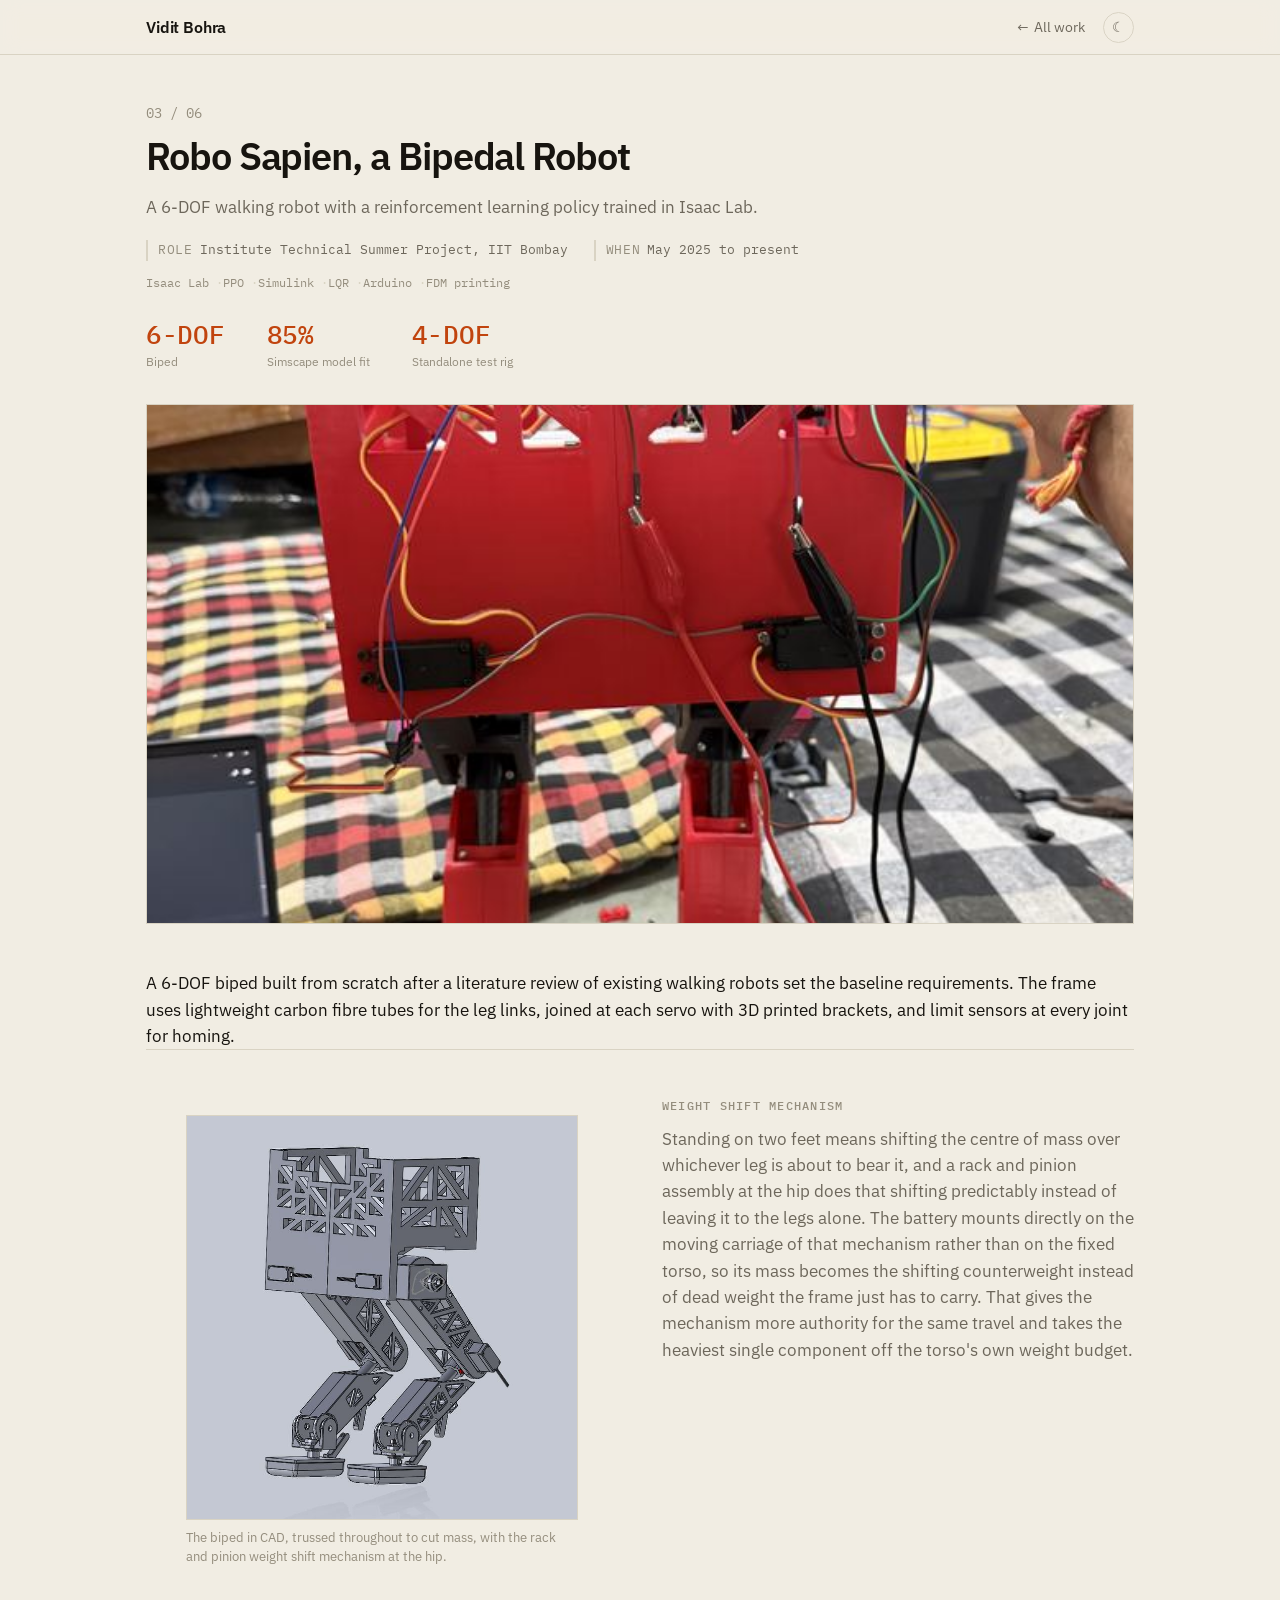
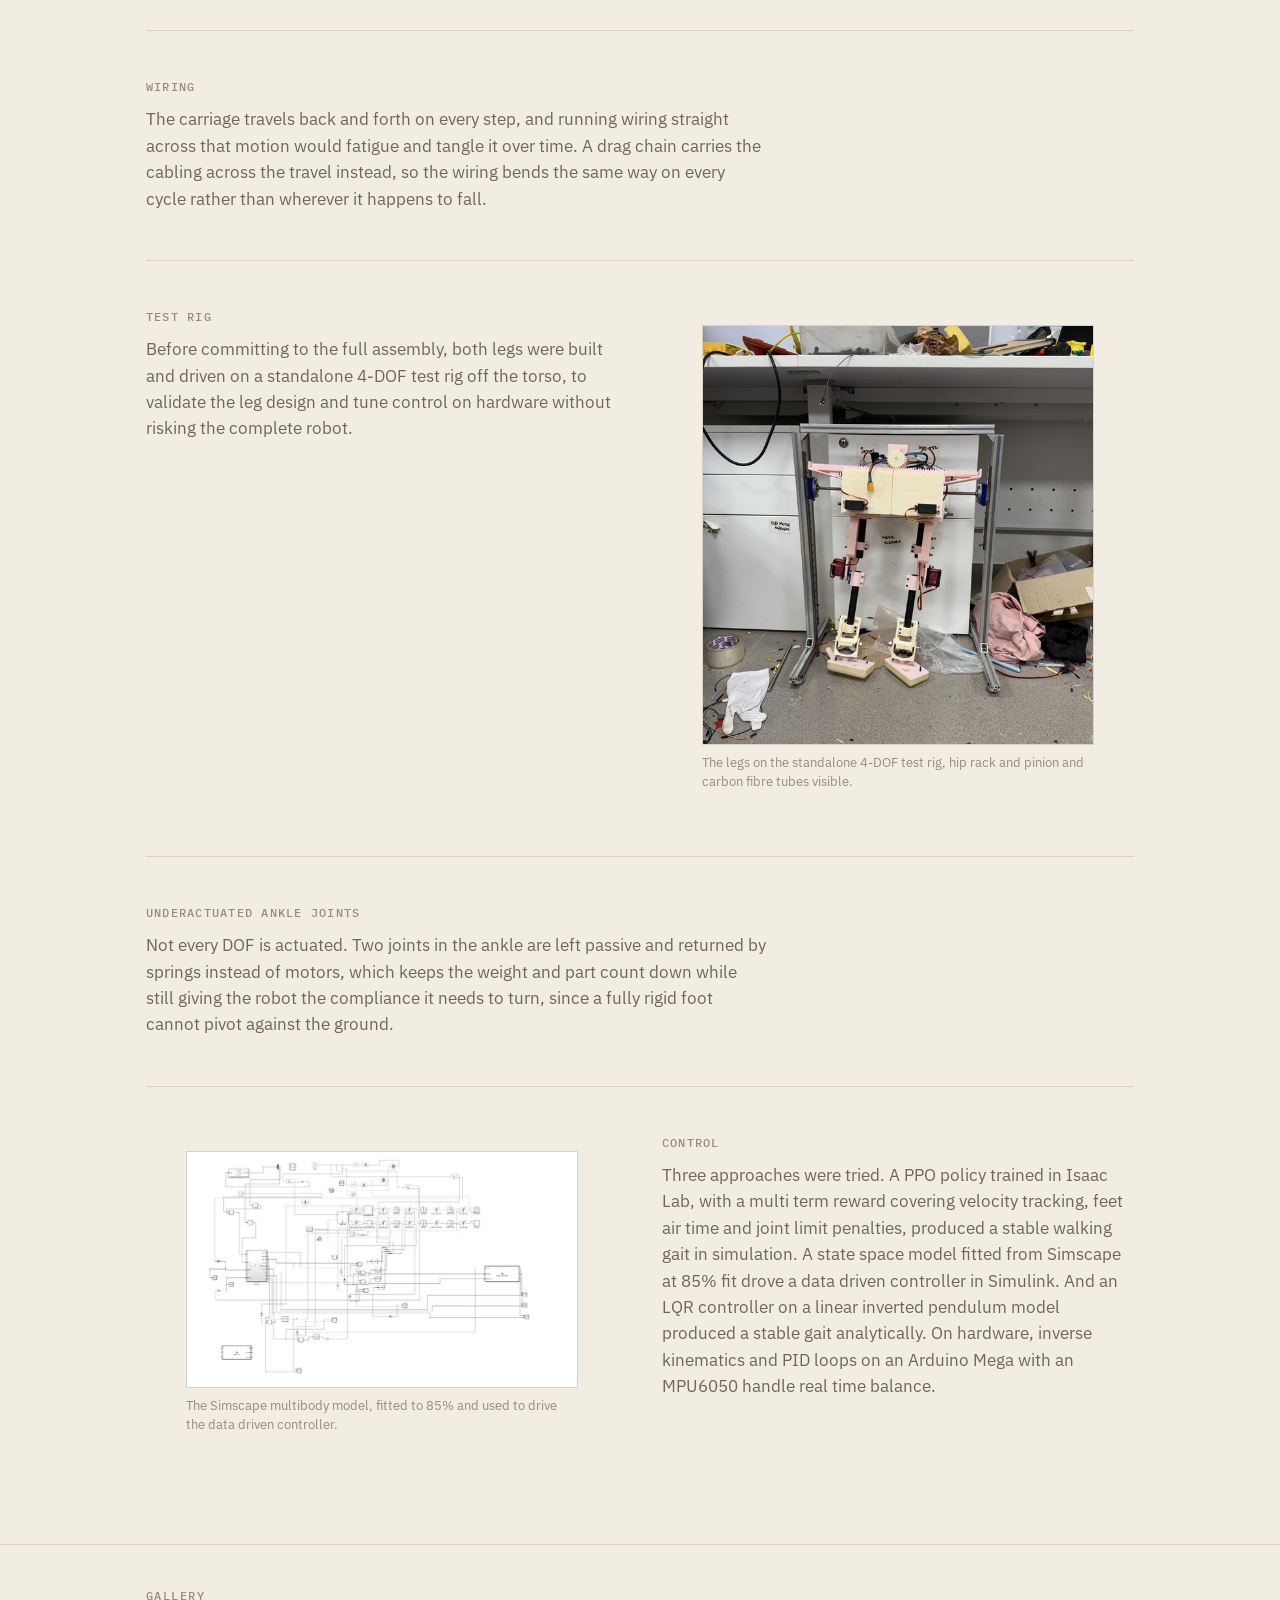
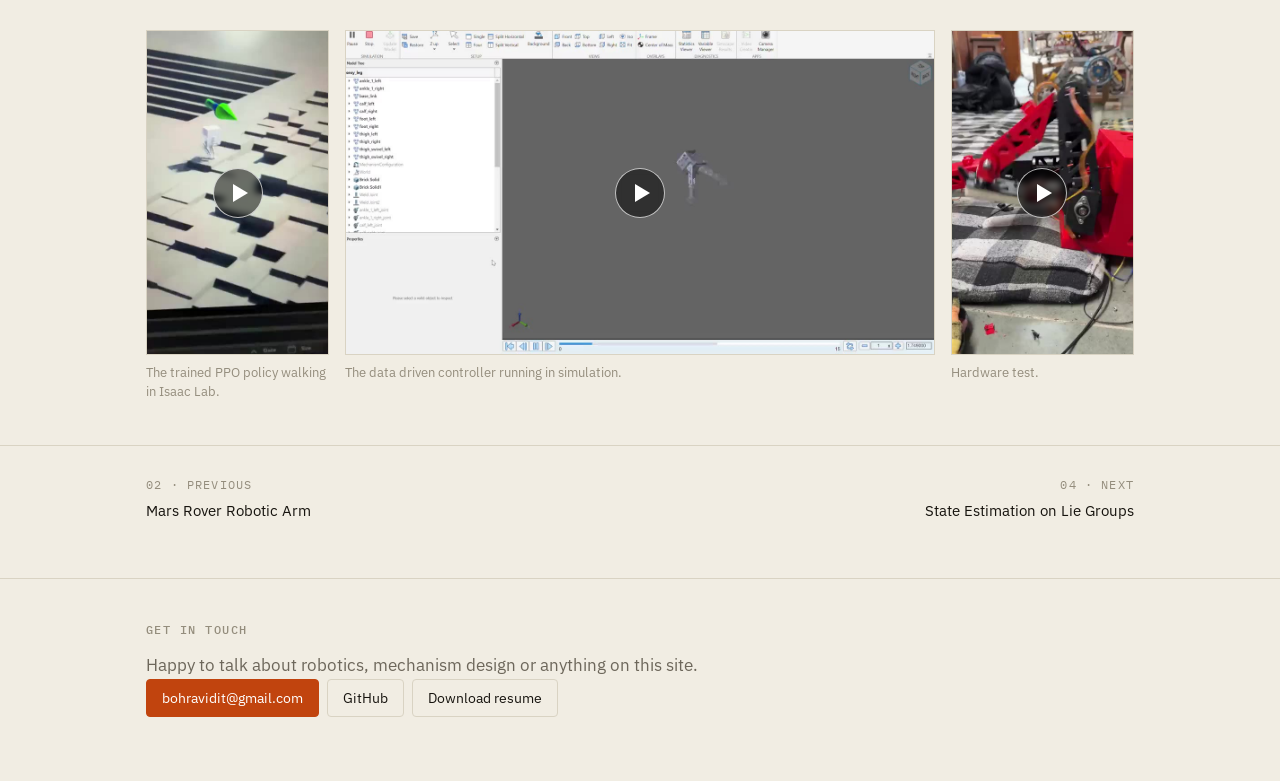
==== commit afea15af: "Add Mars Rover Arm CAD/FEA figures and shrink the hero portrait Wire in captioned CAD renders and FE" ====
--- a/projects/bipedal-robot.html
+++ b/projects/bipedal-robot.html
@@ -8,7 +8,10 @@
 <meta property="og:title" content="Robo Sapien, a Bipedal Robot | Vidit Bohra">
 <meta property="og:description" content="A 6-DOF walking robot with a reinforcement learning policy trained in Isaac Lab.">
 <meta property="og:type" content="website">
-<link rel="stylesheet" href="../style.css?v=26b130a5">
+<link rel="preconnect" href="https://fonts.googleapis.com">
+<link rel="preconnect" href="https://fonts.gstatic.com" crossorigin>
+<link href="https://fonts.googleapis.com/css2?family=IBM+Plex+Mono:wght@400;500&family=IBM+Plex+Sans:wght@400;500;600&display=swap" rel="stylesheet">
+<link rel="stylesheet" href="../style.css?v=adb5a4c7">
 <link rel="icon" href="data:image/svg+xml,<svg xmlns='http://www.w3.org/2000/svg' viewBox='0 0 100 100'><text y='.9em' font-size='90'>&#9881;</text></svg>">
 </head>
 <body>
@@ -26,10 +29,15 @@
 
 <header class="project-head">
   <div class="wrap">
+    <p class="project-num mono">03 / 06</p>
     <h1>Robo Sapien, a Bipedal Robot</h1>
-    <p class="role">Institute Technical Summer Project, IIT Bombay &middot; May 2025 to present</p>
     <p class="summary">A 6-DOF walking robot with a reinforcement learning policy trained in Isaac Lab.</p>
+    <ul class="annot">
+      <li><span class="k">ROLE</span><span class="v">Institute Technical Summer Project, IIT Bombay</span></li>
+      <li><span class="k">WHEN</span><span class="v">May 2025 to present</span></li>
+    </ul>
     <ul class="tags"><li>Isaac Lab</li><li>PPO</li><li>Simulink</li><li>LQR</li><li>Arduino</li><li>FDM printing</li></ul>
+    <div class="stats"><div class="stat"><div class="n mono">6-DOF</div><div class="l">Biped</div></div><div class="stat"><div class="n mono">85%</div><div class="l">Simscape model fit</div></div><div class="stat"><div class="n mono">4-DOF</div><div class="l">Standalone test rig</div></div></div>
     <figure class="cover" style="--ar:0.75">
       <button class="media" data-full="../assets/bipedal-robot/hardware.jpg?v=e944c511" aria-label="Enlarge image: The assembled bipedal robot in red printed parts, standing on a bench"><img src="../assets/bipedal-robot/hardware-thumb.jpg?v=9767238a" alt="The assembled bipedal robot in red printed parts, standing on a bench" loading="lazy" decoding="async"></button>
     </figure>
@@ -37,22 +45,25 @@
 </header>
 
 <section class="writeup">
-  <div class="wrap"><div class="prose"><p>A 6-DOF biped built from scratch after a literature review of existing walking robots set the baseline requirements. The frame uses lightweight carbon fibre tubes for the leg links, joined at each servo with 3D printed brackets, and limit sensors at every joint for homing.</p><h3>Weight shift mechanism</h3><p>Standing on two feet means shifting the centre of mass over whichever leg is about to bear it, and a rack and pinion assembly at the hip does that shifting predictably instead of leaving it to the legs alone. The battery mounts directly on the moving carriage of that mechanism rather than on the fixed torso, so its mass becomes the shifting counterweight instead of dead weight the frame just has to carry. That gives the mechanism more authority for the same travel and takes the heaviest single component off the torso&#x27;s own weight budget.</p><h3>Wiring</h3><p>The carriage travels back and forth on every step, and running wiring straight across that motion would fatigue and tangle it over time. A drag chain carries the cabling across the travel instead, so the wiring bends the same way on every cycle rather than wherever it happens to fall.</p><h3>Test rig</h3><p>Before committing to the full assembly, both legs were built and driven on a standalone 4-DOF test rig off the torso, to validate the leg design and tune control on hardware without risking the complete robot.</p><h3>Underactuated ankle joints</h3><p>Not every DOF is actuated. Two joints in the ankle are left passive and returned by springs instead of motors, which keeps the weight and part count down while still giving the robot the compliance it needs to turn, since a fully rigid foot cannot pivot against the ground.</p><h3>Control</h3><p>Three approaches were tried. A PPO policy trained in Isaac Lab, with a multi term reward covering velocity tracking, feet air time and joint limit penalties, produced a stable walking gait in simulation. A state space model fitted from Simscape at 85% fit drove a data driven controller in Simulink. And an LQR controller on a linear inverted pendulum model produced a stable gait analytically. On hardware, inverse kinematics and PID loops on an Arduino Mega with an MPU6050 handle real time balance.</p></div></div>
+  <div class="wrap">
+    <div class="prose lede"><p>A 6-DOF biped built from scratch after a literature review of existing walking robots set the baseline requirements. The frame uses lightweight carbon fibre tubes for the leg links, joined at each servo with 3D printed brackets, and limit sensors at every joint for homing.</p></div>
+    <div class="case-block"><figure class="cb-media" style="--ar:0.9688"><button class="media" data-full="../assets/bipedal-robot/cad-render.jpg?v=71ad1946" aria-label="Enlarge image: The biped in CAD, trussed throughout to cut mass, with the rack and pinion weight shift mechanism at the hip."><img src="../assets/bipedal-robot/cad-render-thumb.jpg?v=3ea373e1" alt="The biped in CAD, trussed throughout to cut mass, with the rack and pinion weight shift mechanism at the hip." loading="lazy" decoding="async"></button><figcaption>The biped in CAD, trussed throughout to cut mass, with the rack and pinion weight shift mechanism at the hip.</figcaption></figure><div class="cb-text"><h3>Weight shift mechanism</h3><p>Standing on two feet means shifting the centre of mass over whichever leg is about to bear it, and a rack and pinion assembly at the hip does that shifting predictably instead of leaving it to the legs alone. The battery mounts directly on the moving carriage of that mechanism rather than on the fixed torso, so its mass becomes the shifting counterweight instead of dead weight the frame just has to carry. That gives the mechanism more authority for the same travel and takes the heaviest single component off the torso&#x27;s own weight budget.</p></div></div><div class="case-block text-only"><div class="cb-text"><h3>Wiring</h3><p>The carriage travels back and forth on every step, and running wiring straight across that motion would fatigue and tangle it over time. A drag chain carries the cabling across the travel instead, so the wiring bends the same way on every cycle rather than wherever it happens to fall.</p></div></div><div class="case-block flip"><figure class="cb-media" style="--ar:0.75"><button class="media" data-full="../assets/bipedal-robot/leg-test-rig.jpg?v=7b92a112" aria-label="Enlarge image: The legs on the standalone 4-DOF test rig, hip rack and pinion and carbon fibre tubes visible."><img src="../assets/bipedal-robot/leg-test-rig-thumb.jpg?v=36f2edbc" alt="The legs on the standalone 4-DOF test rig, hip rack and pinion and carbon fibre tubes visible." loading="lazy" decoding="async"></button><figcaption>The legs on the standalone 4-DOF test rig, hip rack and pinion and carbon fibre tubes visible.</figcaption></figure><div class="cb-text"><h3>Test rig</h3><p>Before committing to the full assembly, both legs were built and driven on a standalone 4-DOF test rig off the torso, to validate the leg design and tune control on hardware without risking the complete robot.</p></div></div><div class="case-block text-only"><div class="cb-text"><h3>Underactuated ankle joints</h3><p>Not every DOF is actuated. Two joints in the ankle are left passive and returned by springs instead of motors, which keeps the weight and part count down while still giving the robot the compliance it needs to turn, since a fully rigid foot cannot pivot against the ground.</p></div></div><div class="case-block"><figure class="cb-media" style="--ar:1.6563"><button class="media" data-full="../assets/bipedal-robot/simscape-model.jpg?v=c2395a93" aria-label="Enlarge image: The Simscape multibody model, fitted to 85% and used to drive the data driven controller."><img src="../assets/bipedal-robot/simscape-model-thumb.jpg?v=314be97d" alt="The Simscape multibody model, fitted to 85% and used to drive the data driven controller." loading="lazy" decoding="async"></button><figcaption>The Simscape multibody model, fitted to 85% and used to drive the data driven controller.</figcaption></figure><div class="cb-text"><h3>Control</h3><p>Three approaches were tried. A PPO policy trained in Isaac Lab, with a multi term reward covering velocity tracking, feet air time and joint limit penalties, produced a stable walking gait in simulation. A state space model fitted from Simscape at 85% fit drove a data driven controller in Simulink. And an LQR controller on a linear inverted pendulum model produced a stable gait analytically. On hardware, inverse kinematics and PID loops on an Arduino Mega with an MPU6050 handle real time balance.</p></div></div>
+  </div>
 </section>
 
 <section>
   <div class="wrap">
     <h2>Gallery</h2>
-    <div class="grid"><figure class="tile" style="--ar:0.9688"><button class="media" data-full="../assets/bipedal-robot/cad-render.jpg?v=71ad1946" aria-label="Enlarge image: The biped in CAD, trussed throughout to cut mass, with the rack and pinion weight shift mechanism at the hip."><img src="../assets/bipedal-robot/cad-render-thumb.jpg?v=3ea373e1" alt="The biped in CAD, trussed throughout to cut mass, with the rack and pinion weight shift mechanism at the hip." loading="lazy" decoding="async"></button><figcaption>The biped in CAD, trussed throughout to cut mass, with the rack and pinion weight shift mechanism at the hip.</figcaption></figure><figure class="tile" style="--ar:0.75"><button class="media" data-full="../assets/bipedal-robot/leg-test-rig.jpg?v=7b92a112" aria-label="Enlarge image: The legs on the standalone 4-DOF test rig, hip rack and pinion and carbon fibre tubes visible."><img src="../assets/bipedal-robot/leg-test-rig-thumb.jpg?v=36f2edbc" alt="The legs on the standalone 4-DOF test rig, hip rack and pinion and carbon fibre tubes visible." loading="lazy" decoding="async"></button><figcaption>The legs on the standalone 4-DOF test rig, hip rack and pinion and carbon fibre tubes visible.</figcaption></figure><figure class="tile" style="--ar:0.5639"><button class="media video" data-video="../assets/bipedal-robot/rl-policy.mp4?v=e0dfcb9c" aria-label="Play video: The trained PPO policy walking in Isaac Lab."><img src="../assets/bipedal-robot/rl-policy-poster.jpg?v=aebc7958" alt="The trained PPO policy walking in Isaac Lab." loading="lazy" decoding="async"><span class="play" aria-hidden="true"></span></button><figcaption>The trained PPO policy walking in Isaac Lab.</figcaption></figure><figure class="tile" style="--ar:1.8167"><button class="media video" data-video="../assets/bipedal-robot/data-driven-control.mp4?v=a8e90e49" aria-label="Play video: The data driven controller running in simulation."><img src="../assets/bipedal-robot/data-driven-control-poster.jpg?v=8dc728aa" alt="The data driven controller running in simulation." loading="lazy" decoding="async"><span class="play" aria-hidden="true"></span></button><figcaption>The data driven controller running in simulation.</figcaption></figure><figure class="tile" style="--ar:0.5639"><button class="media video" data-video="../assets/bipedal-robot/hardware-test.mp4?v=ff5dd48d" aria-label="Play video: Hardware test."><img src="../assets/bipedal-robot/hardware-test-poster.jpg?v=9808f986" alt="Hardware test." loading="lazy" decoding="async"><span class="play" aria-hidden="true"></span></button><figcaption>Hardware test.</figcaption></figure><figure class="tile plot" style="--ar:1.6563"><button class="media" data-full="../assets/bipedal-robot/simscape-model.jpg?v=c2395a93" aria-label="Enlarge image: The Simscape multibody model."><img src="../assets/bipedal-robot/simscape-model-thumb.jpg?v=314be97d" alt="The Simscape multibody model." loading="lazy" decoding="async"></button><figcaption>The Simscape multibody model.</figcaption></figure></div>
+    <div class="grid"><figure class="tile" style="--ar:0.5639"><button class="media video" data-video="../assets/bipedal-robot/rl-policy.mp4?v=e0dfcb9c" aria-label="Play video: The trained PPO policy walking in Isaac Lab."><img src="../assets/bipedal-robot/rl-policy-poster.jpg?v=aebc7958" alt="The trained PPO policy walking in Isaac Lab." loading="lazy" decoding="async"><span class="play" aria-hidden="true"></span></button><figcaption>The trained PPO policy walking in Isaac Lab.</figcaption></figure><figure class="tile" style="--ar:1.8167"><button class="media video" data-video="../assets/bipedal-robot/data-driven-control.mp4?v=a8e90e49" aria-label="Play video: The data driven controller running in simulation."><img src="../assets/bipedal-robot/data-driven-control-poster.jpg?v=8dc728aa" alt="The data driven controller running in simulation." loading="lazy" decoding="async"><span class="play" aria-hidden="true"></span></button><figcaption>The data driven controller running in simulation.</figcaption></figure><figure class="tile" style="--ar:0.5639"><button class="media video" data-video="../assets/bipedal-robot/hardware-test.mp4?v=ff5dd48d" aria-label="Play video: Hardware test."><img src="../assets/bipedal-robot/hardware-test-poster.jpg?v=9808f986" alt="Hardware test." loading="lazy" decoding="async"><span class="play" aria-hidden="true"></span></button><figcaption>Hardware test.</figcaption></figure></div>
   </div>
 </section>
 
 <nav class="pager">
   <div class="wrap">
     <a class="pager-link" href="mars-rover-arm.html">
-      <span class="dir">Previous</span><span class="name">Mars Rover Robotic Arm</span></a>
+      <span class="dir">02 &middot; Previous</span><span class="name">Mars Rover Robotic Arm</span></a>
     <a class="pager-link next" href="state-estimation.html">
-      <span class="dir">Next</span><span class="name">State Estimation on Lie Groups</span></a>
+      <span class="dir">04 &middot; Next</span><span class="name">State Estimation on Lie Groups</span></a>
   </div>
 </nav>
 
--- a/style.css
+++ b/style.css
@@ -1,45 +1,49 @@
 /* Vidit Bohra, personal site.
 
-   Laid out the way good personal sites are: one narrow column, a compact header
-   with a circular photo beside the name, understated section labels, and dates
-   in a left gutter. No alternating background bands and very little box chrome,
-   which is what made the earlier version read like a product page rather than
-   somebody's site. */
+   A mechanical engineer's portfolio, not a developer's: warm paper background,
+   an oxide-orange accent (the colour of a machined part's anodizing, not a
+   startup brand), IBM Plex for type, and small monospace annotations that read
+   like drawing callouts (ROLE / SYSTEM / RATIO) instead of pill-shaped tags.
+   Work is the loud part - projects get large alternating image/text case-study
+   rows, everything else (experience, education) stays quieter underneath. */
 
 :root {
-  --bg:       #fdfdfc;
-  --raised:   #f4f4f2;
-  --text:     #1a1a18;
-  --muted:    #5a5a55;
-  --faint:    #8e8e86;
-  --rule:     #e6e5e0;
-  --accent:   #1d4ed8;
+  --paper:    #f1ede3;
+  --raised:   #e8e2d3;
+  --ink:      #17140f;
+  --muted:    #6d675b;
+  --faint:    #948d7d;
+  --line:     #d9d3c3;
+  --accent:   #c1440e;
   --accent-c: #ffffff;
-  --shadow:   0 1px 2px rgb(20 20 18 / 5%), 0 8px 22px rgb(20 20 18 / 7%);
-
-  --wrap:  880px;
-  --prose: 660px;
+  --shadow:   0 1px 2px rgb(23 20 15 / 6%), 0 10px 22px rgb(23 20 15 / 7%);
+
+  --sans: "IBM Plex Sans", -apple-system, BlinkMacSystemFont, "Segoe UI", sans-serif;
+  --mono: "IBM Plex Mono", ui-monospace, SFMono-Regular, Menlo, monospace;
+
+  --wrap:  1040px;
+  --prose: 620px;
 }
 
 @media (prefers-color-scheme: dark) {
   :root {
-    --bg: #111110; --raised: #1a1a18; --text: #e9e8e3; --muted: #a3a29b;
-    --faint: #77766f; --rule: #2a2a27; --accent: #8fb0ff; --accent-c: #111110;
-    --shadow: 0 1px 2px rgb(0 0 0 / 40%), 0 8px 22px rgb(0 0 0 / 34%);
+    --paper: #151310; --raised: #1e1a15; --ink: #ece7db; --muted: #a39c8c;
+    --faint: #7d7666; --line: #2c281f; --accent: #e07b45; --accent-c: #151310;
+    --shadow: 0 1px 2px rgb(0 0 0 / 45%), 0 10px 22px rgb(0 0 0 / 36%);
   }
 }
 
 /* The toggle writes data-theme on <html> and has to beat the media query,
    so both directions are stated explicitly. */
 :root[data-theme="light"] {
-  --bg: #fdfdfc; --raised: #f4f4f2; --text: #1a1a18; --muted: #5a5a55;
-  --faint: #8e8e86; --rule: #e6e5e0; --accent: #1d4ed8; --accent-c: #ffffff;
-  --shadow: 0 1px 2px rgb(20 20 18 / 5%), 0 8px 22px rgb(20 20 18 / 7%);
+  --paper: #f1ede3; --raised: #e8e2d3; --ink: #17140f; --muted: #6d675b;
+  --faint: #948d7d; --line: #d9d3c3; --accent: #c1440e; --accent-c: #ffffff;
+  --shadow: 0 1px 2px rgb(23 20 15 / 6%), 0 10px 22px rgb(23 20 15 / 7%);
 }
 :root[data-theme="dark"] {
-  --bg: #111110; --raised: #1a1a18; --text: #e9e8e3; --muted: #a3a29b;
-  --faint: #77766f; --rule: #2a2a27; --accent: #8fb0ff; --accent-c: #111110;
-  --shadow: 0 1px 2px rgb(0 0 0 / 40%), 0 8px 22px rgb(0 0 0 / 34%);
+  --paper: #151310; --raised: #1e1a15; --ink: #ece7db; --muted: #a39c8c;
+  --faint: #7d7666; --line: #2c281f; --accent: #e07b45; --accent-c: #151310;
+  --shadow: 0 1px 2px rgb(0 0 0 / 45%), 0 10px 22px rgb(0 0 0 / 36%);
 }
 
 * { box-sizing: border-box; }
@@ -47,10 +51,9 @@
 
 body {
   margin: 0;
-  background: var(--bg);
-  color: var(--text);
-  font: 400 16.5px/1.6 -apple-system, BlinkMacSystemFont, "Segoe UI", Roboto,
-        "Helvetica Neue", Arial, sans-serif;
+  background: var(--paper);
+  color: var(--ink);
+  font: 400 16.5px/1.6 var(--sans);
   -webkit-font-smoothing: antialiased;
 }
 
@@ -61,20 +64,24 @@
 
 img { max-width: 100%; display: block; }
 a { color: var(--accent); }
-:focus-visible { outline: 2px solid var(--accent); outline-offset: 3px; border-radius: 4px; }
-
-h1, h2, h3 { margin: 0; line-height: 1.25; letter-spacing: -0.018em; font-weight: 640; }
+:focus-visible { outline: 2px solid var(--accent); outline-offset: 3px; border-radius: 2px; }
+
+h1, h2, h3 { margin: 0; line-height: 1.22; letter-spacing: -0.015em; font-weight: 600; }
 p { margin: 0; }
 
 .wrap { max-width: var(--wrap); margin: 0 auto; padding: 0 26px; }
+
+/* A small monospace callout, used throughout for anything that reads like a
+   drawing annotation rather than prose: labels, numbers, dates. */
+.mono { font-family: var(--mono); }
 
 /* ── Top bar ─────────────────────────────────────────────── */
 
 .topbar {
   position: sticky; top: 0; z-index: 40;
-  background: color-mix(in srgb, var(--bg) 85%, transparent);
-  backdrop-filter: saturate(180%) blur(10px);
-  border-bottom: 1px solid var(--rule);
+  background: color-mix(in srgb, var(--paper) 86%, transparent);
+  backdrop-filter: saturate(160%) blur(10px);
+  border-bottom: 1px solid var(--line);
 }
 
 .bar {
@@ -83,56 +90,67 @@
 }
 
 .wordmark {
-  font-weight: 640; font-size: .97rem; letter-spacing: -0.015em;
-  color: var(--text); text-decoration: none; margin-right: auto;
+  font-weight: 600; font-size: .97rem; letter-spacing: -0.01em;
+  color: var(--ink); text-decoration: none; margin-right: auto;
 }
 
 .topnav { display: flex; gap: 20px; align-items: center; }
 .topnav a { color: var(--muted); text-decoration: none; font-size: .9rem; }
-.topnav a:hover { color: var(--text); }
+.topnav a:hover { color: var(--accent); }
 .topnav .back::before { content: "\2190"; margin-right: .4em; }
 
 #theme-toggle {
   width: 31px; height: 31px; flex: none;
-  border: 1px solid var(--rule); border-radius: 50%;
+  border: 1px solid var(--line); border-radius: 50%;
   background: transparent; color: var(--muted);
   font-size: .88rem; line-height: 1; cursor: pointer;
 }
 #theme-toggle:hover { color: var(--accent); border-color: var(--accent); }
 
-/* ── Intro ───────────────────────────────────────────────── */
-
-.intro { padding: 62px 0 46px; }
-
-.intro-inner { display: flex; align-items: flex-start; gap: 34px; }
-
-.avatar {
-  flex: none; width: 148px; height: 148px;
-  border-radius: 50%;             /* the source is already a square face crop */
-  object-fit: cover;
-  border: 1px solid var(--rule);
-  box-shadow: var(--shadow);
-}
-
-.intro-text { min-width: 0; }
-.intro-text h1 { font-size: clamp(1.9rem, 4vw, 2.5rem); letter-spacing: -0.03em; }
-
-.role {
-  margin-top: 6px; color: var(--faint);
-  font-size: .87rem; font-weight: 500;
-  letter-spacing: .06em; text-transform: uppercase;
-}
-
-.intro-text p:not(.role) {
-  margin-top: 14px; color: var(--muted); max-width: var(--prose);
-}
-
-.btns { display: flex; flex-wrap: wrap; gap: 8px; margin-top: 22px; }
+/* ── Hero ────────────────────────────────────────────────── */
+
+.hero { padding: 58px 0 50px; }
+
+.hero-inner {
+  display: grid; grid-template-columns: 1fr auto; gap: 48px; align-items: center;
+}
+
+.hero-eyebrow {
+  font-family: var(--mono); font-size: .8rem; letter-spacing: .07em;
+  text-transform: uppercase; color: var(--faint);
+}
+
+.hero h1 {
+  margin-top: 10px; font-size: clamp(2rem, 4.2vw, 2.9rem); letter-spacing: -0.03em;
+}
+
+.hero-lede { margin-top: 16px; color: var(--muted); font-size: 1.07rem; max-width: 36ch; }
+
+.hero .btns { margin-top: 24px; }
+
+.hero-media {
+  border: 1px solid var(--line); border-radius: 6px; overflow: hidden;
+  background: var(--raised); aspect-ratio: var(--ar, 4 / 3);
+  width: 260px;
+}
+.hero-media img { width: 100%; height: 100%; object-fit: cover; }
+.hero-cap {
+  margin-top: 9px; font-family: var(--mono); font-size: .76rem; color: var(--faint);
+}
+
+@keyframes reveal { from { opacity: 0; transform: translateY(8px); } to { opacity: 1; transform: none; } }
+.hero-eyebrow, .hero h1, .hero-lede, .hero .btns, .hero-media { animation: reveal .55s ease both; }
+.hero h1 { animation-delay: .04s; }
+.hero-lede { animation-delay: .1s; }
+.hero .btns { animation-delay: .16s; }
+.hero-media { animation-delay: .08s; }
+
+.btns { display: flex; flex-wrap: wrap; gap: 8px; }
 
 .btn {
   display: inline-block; padding: 7px 15px;
-  border: 1px solid var(--rule); border-radius: 7px;
-  background: transparent; color: var(--text);
+  border: 1px solid var(--line); border-radius: 4px;
+  background: transparent; color: var(--ink);
   font-size: .88rem; text-decoration: none;
   transition: border-color .15s, color .15s, background .15s;
 }
@@ -142,32 +160,32 @@
 
 /* ── Sections ────────────────────────────────────────────── */
 
-section { padding: 44px 0; border-top: 1px solid var(--rule); }
+section { padding: 44px 0; border-top: 1px solid var(--line); }
 
 /* Section names are labels, not headlines. The content is the loud part. */
 section > .wrap > h2 {
-  font-size: .76rem; font-weight: 620;
-  letter-spacing: .15em; text-transform: uppercase;
+  font-family: var(--mono); font-size: .76rem; font-weight: 500;
+  letter-spacing: .12em; text-transform: uppercase;
   color: var(--faint); margin-bottom: 26px;
 }
 
-/* ── Row lists ───────────────────────────────────────────── */
+/* ── Row lists (experience / education) ─────────────────────── */
 
 .rows { list-style: none; margin: 0; padding: 0; }
 
 .row {
   display: grid; grid-template-columns: 128px minmax(0, 1fr); gap: 0 26px;
   padding-bottom: 26px; margin-bottom: 26px;
-  border-bottom: 1px solid var(--rule);
+  border-bottom: 1px solid var(--line);
 }
 .row:last-child { padding-bottom: 0; margin-bottom: 0; border-bottom: 0; }
 
 .when {
-  color: var(--faint); font-size: .84rem;
+  color: var(--faint); font-family: var(--mono); font-size: .82rem;
   font-variant-numeric: tabular-nums; padding-top: 3px;
 }
 
-.row-body h3 { font-size: 1.05rem; }
+.row-body h3 { font-size: 1.05rem; font-weight: 500; }
 .org { color: var(--muted); font-size: .92rem; margin-top: 2px; }
 
 .points {
@@ -178,30 +196,28 @@
 .points li:last-child { margin-bottom: 0; }
 .points li::before {
   content: ""; position: absolute; left: 1px; top: .66em;
-  width: 4px; height: 4px; border-radius: 50%; background: var(--faint);
+  width: 4px; height: 4px; background: var(--accent);
 }
 
 /* ── Skills ──────────────────────────────────────────────── */
 
 .skills {
-  margin: 0; display: grid; gap: 20px 40px;
-  grid-template-columns: repeat(auto-fit, minmax(15rem, 1fr));
+  margin: 0; display: grid; gap: 22px 40px;
+  grid-template-columns: repeat(auto-fit, minmax(14rem, 1fr));
 }
 .skills dt {
-  font-size: .76rem; font-weight: 620; letter-spacing: .1em;
+  font-family: var(--mono); font-size: .76rem; font-weight: 500; letter-spacing: .08em;
   text-transform: uppercase; color: var(--faint); margin-bottom: 5px;
 }
 .skills dd { margin: 0; font-size: .93rem; color: var(--muted); }
 
 /* ── Coursework ──────────────────────────────────────────── */
 
-/* Columns rather than a grid, so groups of different lengths pack tightly
-   instead of every row stretching to match its tallest group. */
 .courses { column-count: 2; column-gap: 44px; }
 .course-group { break-inside: avoid; margin-bottom: 24px; }
 
 .course-group h3 {
-  font-size: .76rem; font-weight: 620; letter-spacing: .1em;
+  font-family: var(--mono); font-size: .76rem; font-weight: 500; letter-spacing: .08em;
   text-transform: uppercase; color: var(--faint); margin-bottom: 7px;
 }
 
@@ -210,23 +226,19 @@
   font-size: .93rem; color: var(--muted);
 }
 
-/* Codes in a fixed left gutter so the titles line up, including the rows that
-   carry no code. */
 .course-group li {
   display: grid; grid-template-columns: 4.1rem minmax(0, 1fr);
   gap: 0 4px; margin-bottom: 4px;
 }
 .course-group li:last-child { margin-bottom: 0; }
 
-.code { color: var(--faint); font-variant-numeric: tabular-nums; font-size: .87em; }
-
-/* Marks a course that is registered but not yet finished, so the list does not
-   claim more than it should. */
+.code { color: var(--faint); font-family: var(--mono); font-size: .85em; }
+
 .now {
   display: inline-block; vertical-align: 1px;
   margin-left: 5px; padding: 0 5px;
-  border: 1px solid var(--rule); border-radius: 4px;
-  color: var(--faint); font-size: .68rem; letter-spacing: .04em;
+  border: 1px solid var(--line);
+  color: var(--faint); font-family: var(--mono); font-size: .68rem; letter-spacing: .04em;
 }
 
 .section-note {
@@ -234,103 +246,159 @@
   margin: -14px 0 22px; max-width: var(--prose);
 }
 
-/* ── Project cards ───────────────────────────────────────── */
+/* ── Featured work (homepage) ───────────────────────────────── */
+
+.feature {
+  display: grid; grid-template-columns: 1.1fr 1fr; gap: 44px; align-items: center;
+  padding: 40px 0; border-top: 1px solid var(--line);
+  text-decoration: none; color: inherit;
+}
+.feature:first-child { border-top: 0; padding-top: 0; }
+.feature:nth-of-type(even) .feature-media { order: 2; }
+.feature:nth-of-type(even) .feature-text { order: 1; }
+
+.feature-media {
+  border: 1px solid var(--line); border-radius: 6px; overflow: hidden;
+  background: var(--raised); aspect-ratio: var(--ar, 4 / 3);
+}
+.feature-media img { width: 100%; height: 100%; object-fit: cover; transition: transform .4s ease; }
+.feature:hover .feature-media img { transform: scale(1.03); }
+
+.feature-num { font-family: var(--mono); color: var(--faint); font-size: .82rem; }
+.feature-text h3 { margin-top: 8px; font-size: 1.4rem; }
+.feature:hover .feature-text h3 { color: var(--accent); }
+.feature-sum { margin-top: 10px; color: var(--muted); font-size: .98rem; max-width: 42ch; }
+.feature-cta {
+  margin-top: 18px; font-family: var(--mono); font-size: .82rem; color: var(--accent);
+}
+.feature-cta::after { content: " \2192"; }
+
+@media (max-width: 820px) {
+  .feature { grid-template-columns: 1fr; gap: 18px; }
+  .feature-media, .feature-text { order: 0 !important; }
+}
+
+/* ── More projects (homepage) ───────────────────────────────── */
 
 .cards {
   display: grid; gap: 26px;
   grid-template-columns: repeat(auto-fill, minmax(min(100%, 22rem), 1fr));
 }
 
-.card {
-  display: block; text-decoration: none; color: inherit;
-  border-radius: 10px;
-}
+.card { display: block; text-decoration: none; color: inherit; }
+.card-num { font-family: var(--mono); color: var(--faint); font-size: .78rem; margin-bottom: 8px; }
 .card-img {
-  aspect-ratio: 16 / 10; overflow: hidden; border-radius: 10px;
-  background: var(--raised); border: 1px solid var(--rule);
+  aspect-ratio: 16 / 10; overflow: hidden;
+  background: var(--raised); border: 1px solid var(--line);
 }
 .card-img img { width: 100%; height: 100%; object-fit: cover; transition: transform .4s ease; }
 .card:hover .card-img img { transform: scale(1.035); }
 
-.card-body { padding-top: 14px; }
-.card-body h3 { font-size: 1.02rem; }
+.card-body { padding-top: 12px; }
+.card-body h3 { font-size: 1rem; font-weight: 500; }
 .card:hover .card-body h3 { color: var(--accent); }
-.card-body h3::after {
-  content: "\2192"; margin-left: .4em; color: var(--accent);
-  opacity: 0; transition: opacity .2s, transform .2s; display: inline-block;
-}
-.card:hover .card-body h3::after { opacity: 1; transform: translateX(3px); }
 
 .card-sum { margin-top: 5px; color: var(--muted); font-size: .91rem; }
 
-.tags { list-style: none; display: flex; flex-wrap: wrap; gap: 6px; padding: 0; margin: 12px 0 0; }
-.tags li {
-  padding: 2px 9px; border: 1px solid var(--rule); border-radius: 20px;
-  color: var(--faint); font-size: .74rem;
-}
+.tags {
+  list-style: none; display: flex; flex-wrap: wrap; padding: 0; margin: 12px 0 0;
+  font-family: var(--mono); font-size: .78rem; color: var(--faint);
+}
+.tags li:not(:last-child)::after { content: " \00b7 "; color: var(--line); }
 
 /* ── Project page ────────────────────────────────────────── */
 
-.project-head { padding: 52px 0 0; }
-.project-head h1 { font-size: clamp(1.8rem, 4vw, 2.3rem); letter-spacing: -0.028em; }
-.project-head .role { margin-top: 8px; }
-.summary { margin-top: 16px; color: var(--muted); max-width: var(--prose); font-size: 1.05rem; }
-.project-head .tags { margin-top: 18px; }
-
-.cover { margin: 34px 0 0; }
-.cover .media { aspect-ratio: var(--ar, 16 / 9); max-height: 520px; border-radius: 10px; }
-
-.writeup { padding: 40px 0; border-top: 0; }
-.prose { max-width: var(--prose); }
-.prose p { margin-bottom: 17px; color: var(--muted); }
-.prose p:last-child { margin-bottom: 0; }
-
-.prose h3 {
-  font-size: .78rem; font-weight: 620; letter-spacing: .1em;
-  text-transform: uppercase; color: var(--faint);
-  margin: 30px 0 10px;
-}
-.prose h3:first-child { margin-top: 0; }
+.project-head { padding: 48px 0 0; }
+.project-num { font-family: var(--mono); color: var(--faint); font-size: .85rem; }
+.project-head h1 {
+  margin-top: 8px; font-size: clamp(1.8rem, 4vw, 2.4rem); letter-spacing: -0.028em;
+}
+.summary { margin-top: 14px; color: var(--muted); max-width: var(--prose); font-size: 1.05rem; }
+
+/* Annotation row: reads like a drawing callout, not a badge. */
+.annot { list-style: none; display: flex; flex-wrap: wrap; gap: 8px 26px; margin: 20px 0 0; padding: 0; }
+.annot li {
+  padding-left: 10px; border-left: 2px solid var(--line);
+  font-family: var(--mono); font-size: .8rem; white-space: nowrap;
+}
+.annot .k { color: var(--faint); letter-spacing: .05em; }
+.annot .v { color: var(--muted); margin-left: .55em; }
+
+/* Big numbers: real metrics only, pulled straight from the writeup. */
+.stats { display: flex; flex-wrap: wrap; gap: 26px 42px; margin: 28px 0 0; }
+.stat .n {
+  font-family: var(--mono); font-size: 1.65rem; font-weight: 500;
+  color: var(--accent); letter-spacing: -0.01em; line-height: 1;
+}
+.stat .l { margin-top: 5px; font-size: .78rem; color: var(--faint); max-width: 15em; }
+
+.cover { margin: 32px 0 0; }
+.cover .media { aspect-ratio: var(--ar, 16 / 9); max-height: 520px; }
+
+.writeup { padding: 46px 0; border-top: 0; }
+
+/* ── Case study blocks: alternating image/text rows ──────────── */
+
+.case-block {
+  display: grid; grid-template-columns: 1fr 1fr; gap: 44px; align-items: start;
+  padding: 48px 0; border-top: 1px solid var(--line);
+}
+.case-block:first-child { border-top: 0; padding-top: 0; }
+.case-block.flip .cb-media { order: 2; }
+.case-block.flip .cb-text { order: 1; }
+
+.cb-media { position: sticky; top: 74px; }
+.cb-media .media { aspect-ratio: var(--ar, 4 / 3); max-height: 420px; }
+.cb-media figcaption { margin-top: 8px; }
+
+.cb-text h3 {
+  font-family: var(--mono); font-size: .78rem; font-weight: 500; letter-spacing: .1em;
+  text-transform: uppercase; color: var(--faint); margin-bottom: 12px;
+}
+.cb-text p { color: var(--muted); max-width: var(--prose); margin-bottom: 15px; }
+.cb-text p:last-child { margin-bottom: 0; }
+
+.case-block.text-only { grid-template-columns: 1fr; }
+.case-block.text-only .cb-text { max-width: var(--prose); }
+
+/* A section with more than one piece of media (a video alongside a render,
+   say) gets the full width and lays its media out as a horizontal strip
+   below the text, instead of squeezing several items into one column. */
+.case-block.horizontal { grid-template-columns: 1fr; }
+.case-block.horizontal .cb-text { max-width: var(--prose); }
+.cb-strip { margin-top: 24px; }
+
+@media (max-width: 820px) {
+  .case-block { grid-template-columns: 1fr; gap: 18px; padding: 34px 0; }
+  .case-block .cb-media, .case-block .cb-text { order: 0 !important; }
+  .cb-media { position: static; }
+}
 
 /* ── CAD viewer ──────────────────────────────────────────── */
 
 model-viewer {
   display: block; width: 100%; aspect-ratio: 4 / 3; max-height: 520px;
-  border: 1px solid var(--rule); border-radius: 10px;
-  background: var(--raised);
+  border: 1px solid var(--line); background: var(--raised);
   --poster-color: transparent;
 }
 
-/* ── Galleries ───────────────────────────────────────────── */
-
-/* Justified rows. Each tile is sized from its real aspect ratio (--ar, set per
-   figure by the generator) and allowed to grow, so every row ends flush at both
-   edges instead of leaving a hole where a grid ran out of items. */
+/* ── Galleries (supporting media not used inline) ────────────── */
+
 .grid { display: flex; flex-wrap: wrap; gap: 16px; }
 
 .tile {
   margin: 0;
-  /* Width tracking --ar is what puts every tile in a row on the same height.
-     The grow factor is scaled up because flexbox distributes only a fraction of
-     the free space when the factors in a line sum to under 1, which left a lone
-     item on a last row stranded at half width. */
   flex: calc(var(--ar) * 10) 1 calc(var(--ar) * 180px);
-  /* Ceiling on height, expressed as width so the aspect ratio still holds. Full
-     rows never reach it; it only catches a leftover item on a last row, which
-     would otherwise stretch across the page and crop badly. */
   max-width: calc(var(--ar) * 400px);
 }
 
-/* Plots and diagrams carry fine detail, so they get a row to themselves. */
 .tile.plot { flex-basis: 100%; }
 
-/* Every media cell is a button so it works from the keyboard as well.
-   The box takes the media's own aspect ratio, so nothing is cropped. */
 .media {
   position: relative; display: block; width: 100%; padding: 0;
   aspect-ratio: var(--ar, 4 / 3); max-height: 480px;
   overflow: hidden; cursor: pointer;
-  border: 1px solid var(--rule); border-radius: 8px;
+  border: 1px solid var(--line);
   background: var(--raised);
   transition: border-color .2s;
 }
@@ -338,8 +406,9 @@
 .media img { width: 100%; height: 100%; object-fit: cover; transition: transform .4s ease; }
 .media:hover img { transform: scale(1.03); }
 
-/* Plots are drawn on white, so the cell stays white in both themes. */
-.tile.plot .media { background: #fff; max-height: 560px; }
+/* Plots and FEA screenshots carry fine detail and their own dark chrome, so
+   they get a row to themselves and a neutral surround rather than a crop. */
+.tile.plot .media { background: #16140f; max-height: 560px; }
 .tile.plot .media img { object-fit: contain; padding: 10px; }
 .tile.plot .media:hover img { transform: none; }
 
@@ -364,20 +433,23 @@
 
 /* ── Pager ───────────────────────────────────────────────── */
 
-.pager { padding: 30px 0 56px; border-top: 1px solid var(--rule); }
+.pager { padding: 30px 0 56px; border-top: 1px solid var(--line); }
 .pager .wrap { display: flex; justify-content: space-between; gap: 20px; }
 
-.pager-link { display: flex; flex-direction: column; gap: 3px; text-decoration: none; color: var(--text); }
+.pager-link { display: flex; flex-direction: column; gap: 3px; text-decoration: none; color: var(--ink); }
 .pager-link.next { text-align: right; align-items: flex-end; }
-.dir { color: var(--faint); font-size: .74rem; text-transform: uppercase; letter-spacing: .12em; }
-.name { font-size: .95rem; font-weight: 560; }
+.dir {
+  color: var(--faint); font-family: var(--mono); font-size: .74rem;
+  text-transform: uppercase; letter-spacing: .1em;
+}
+.name { font-size: .95rem; }
 .pager-link:hover .name { color: var(--accent); }
 
 /* ── Footer ──────────────────────────────────────────────── */
 
-footer { padding: 44px 0 64px; border-top: 1px solid var(--rule); }
+footer { padding: 44px 0 64px; border-top: 1px solid var(--line); }
 footer h2 {
-  font-size: .76rem; font-weight: 620; letter-spacing: .15em;
+  font-family: var(--mono); font-size: .76rem; font-weight: 500; letter-spacing: .12em;
   text-transform: uppercase; color: var(--faint);
 }
 .footer-line { margin-top: 14px; color: var(--muted); max-width: var(--prose); }
@@ -387,10 +459,10 @@
 #lightbox {
   position: fixed; inset: 0; z-index: 60;
   display: flex; align-items: center; justify-content: center;
-  padding: 34px; background: rgb(8 8 8 / 92%); cursor: zoom-out;
+  padding: 34px; background: rgb(10 8 6 / 92%); cursor: zoom-out;
 }
 #lightbox[hidden] { display: none; }
-#lightbox img { max-width: 100%; max-height: 100%; object-fit: contain; border-radius: 5px; }
+#lightbox img { max-width: 100%; max-height: 100%; object-fit: contain; }
 #lightbox-close {
   position: absolute; top: 12px; right: 20px;
   border: 0; background: none; color: #fff; font-size: 2.4rem; line-height: 1; cursor: pointer;
@@ -399,13 +471,13 @@
 /* ── Small screens ───────────────────────────────────────── */
 
 @media (max-width: 700px) {
-  .intro { padding: 40px 0 34px; }
-  .intro-inner { flex-direction: column; gap: 22px; }
-  .avatar { width: 104px; height: 104px; }
+  .hero { padding: 40px 0 36px; }
+  .hero-inner { grid-template-columns: 1fr; gap: 24px; }
+  .hero-media { width: 100%; max-width: 260px; }
   .row { grid-template-columns: 1fr; gap: 0; }
   .when { order: -1; padding-top: 0; margin-bottom: 4px; }
   .tile { flex-basis: calc(var(--ar) * 120px); }
-  .media, .tile.plot .media, .cover .media { max-height: 360px; }
+  .media, .tile.plot .media, .cover .media, .cb-media .media { max-height: 360px; }
 }
 
 @media (max-width: 560px) {
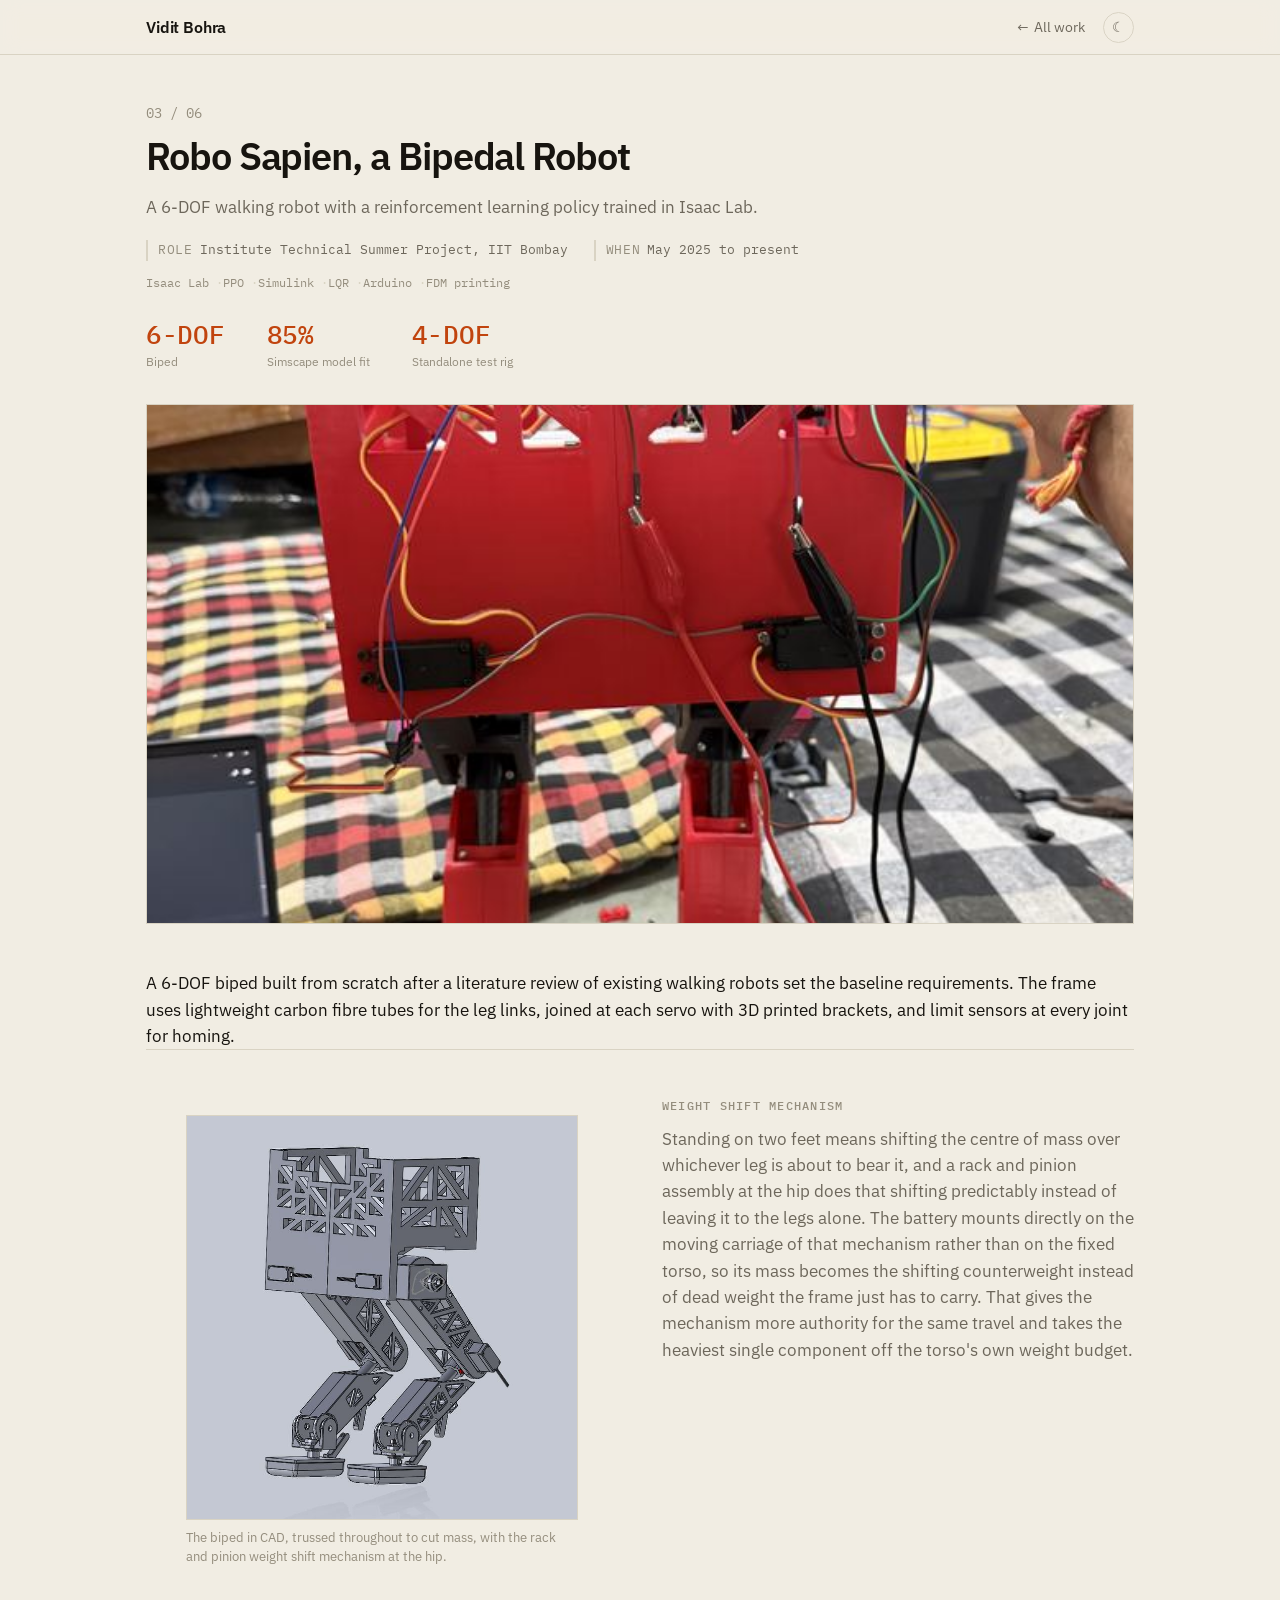
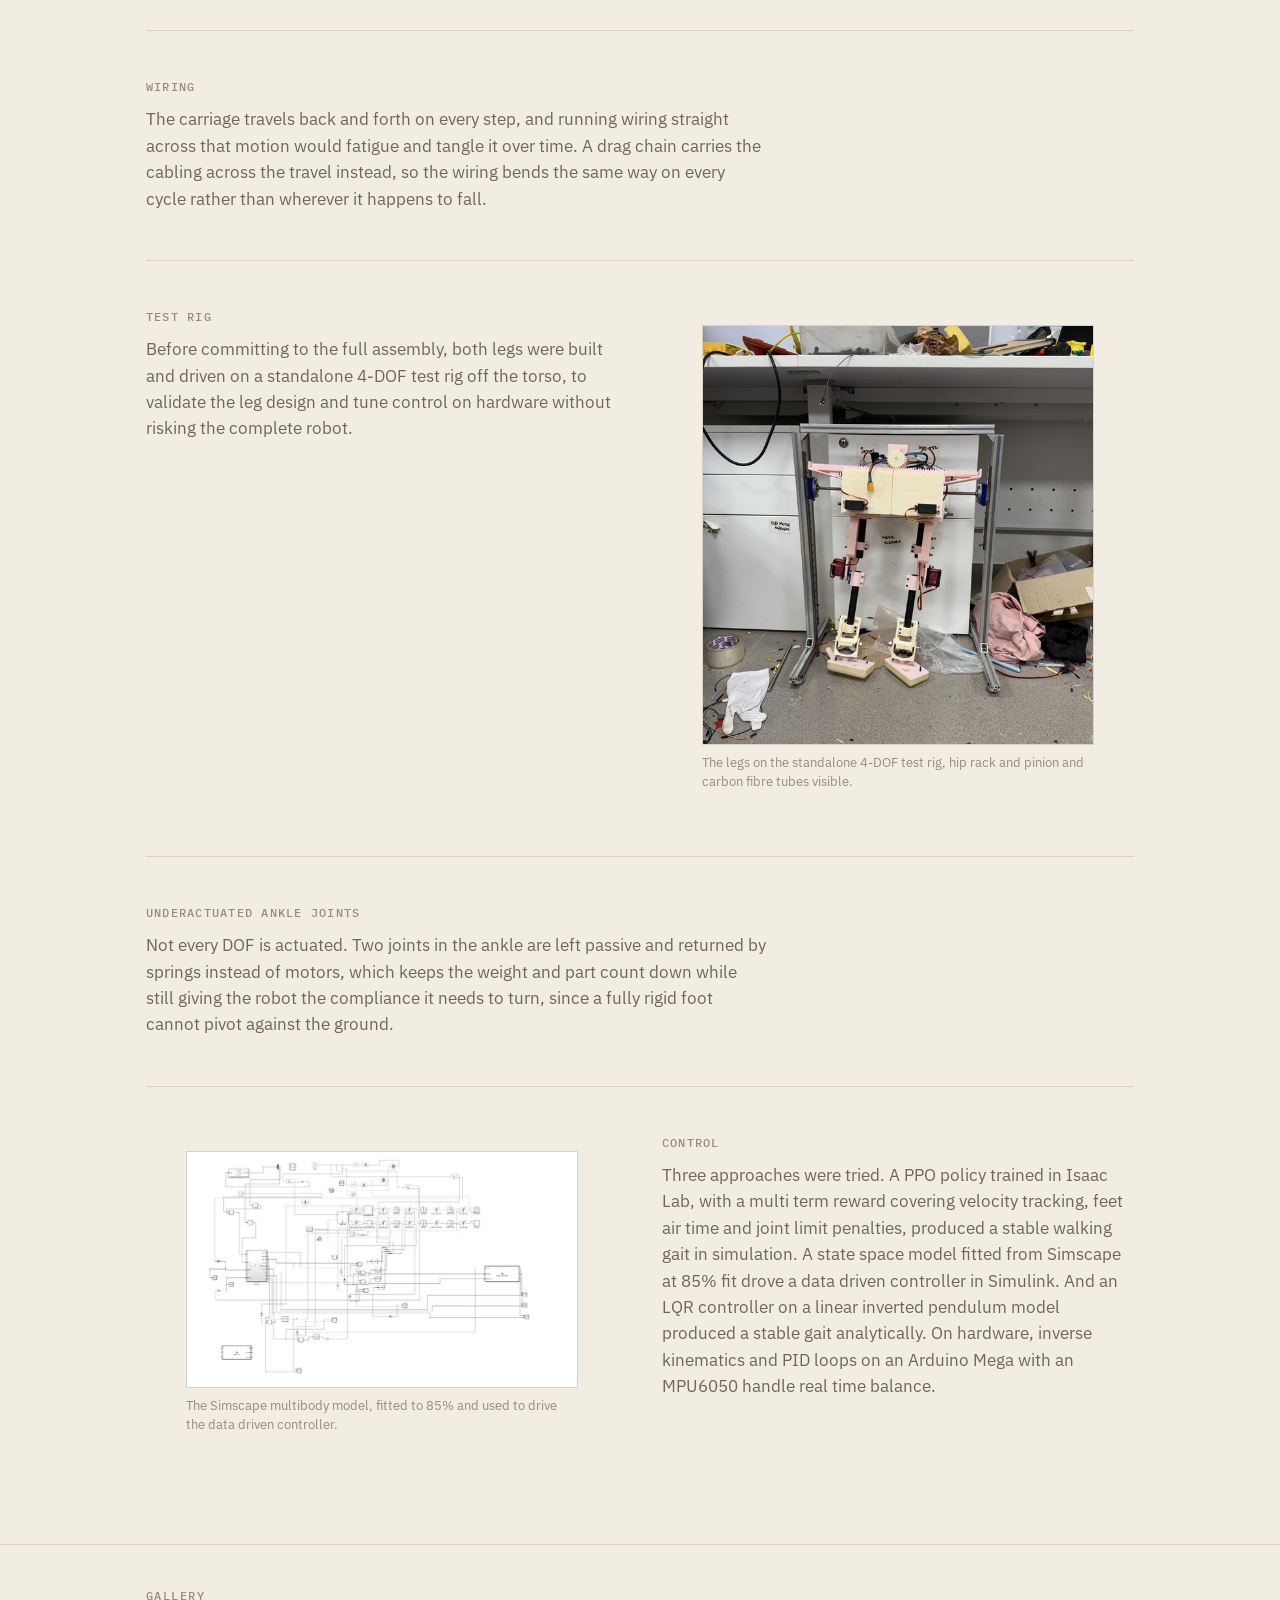
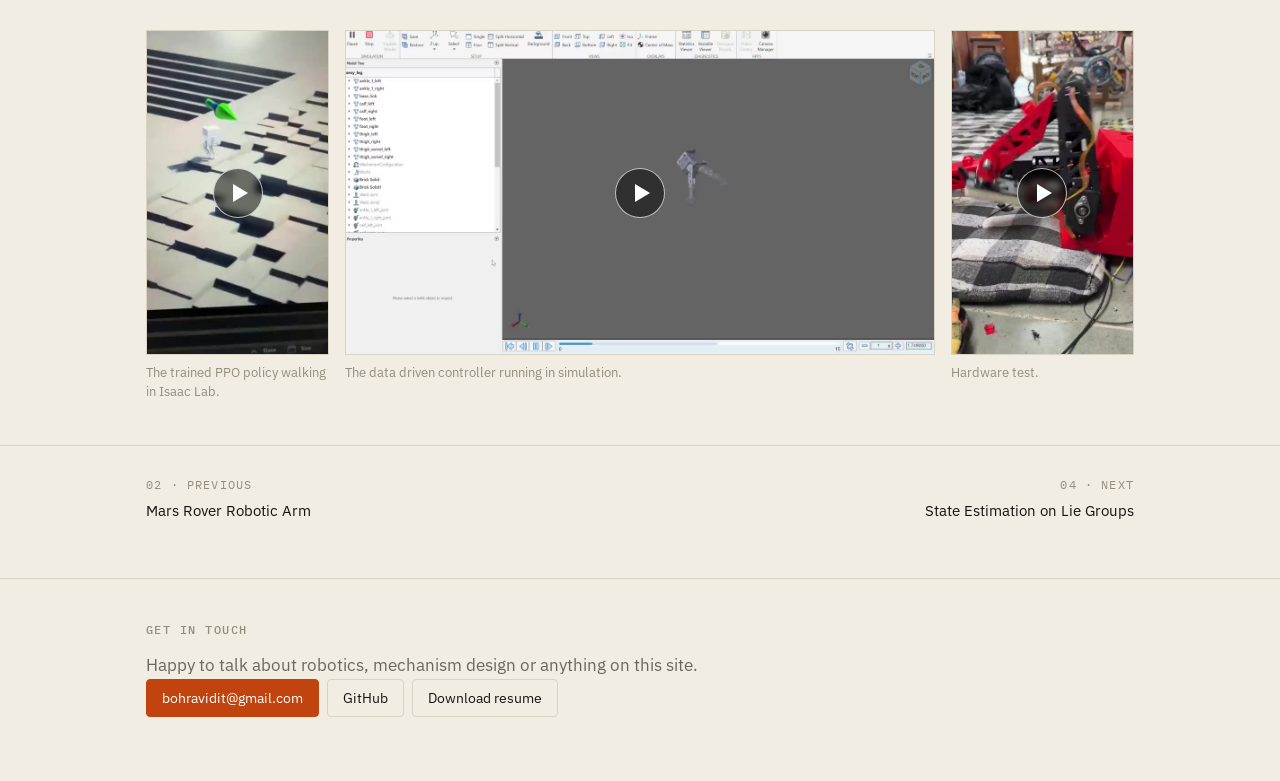
==== commit 25bee66e: "Build the Mars Rover Arm case study as a cinematic, scroll-driven 3D story Adds a scroll-synced came" ====
--- a/projects/bipedal-robot.html
+++ b/projects/bipedal-robot.html
@@ -11,7 +11,7 @@
 <link rel="preconnect" href="https://fonts.googleapis.com">
 <link rel="preconnect" href="https://fonts.gstatic.com" crossorigin>
 <link href="https://fonts.googleapis.com/css2?family=IBM+Plex+Mono:wght@400;500&family=IBM+Plex+Sans:wght@400;500;600&display=swap" rel="stylesheet">
-<link rel="stylesheet" href="../style.css?v=adb5a4c7">
+<link rel="stylesheet" href="../style.css?v=cfafce7a">
 <link rel="icon" href="data:image/svg+xml,<svg xmlns='http://www.w3.org/2000/svg' viewBox='0 0 100 100'><text y='.9em' font-size='90'>&#9881;</text></svg>">
 </head>
 <body>
@@ -50,7 +50,6 @@
     <div class="case-block"><figure class="cb-media" style="--ar:0.9688"><button class="media" data-full="../assets/bipedal-robot/cad-render.jpg?v=71ad1946" aria-label="Enlarge image: The biped in CAD, trussed throughout to cut mass, with the rack and pinion weight shift mechanism at the hip."><img src="../assets/bipedal-robot/cad-render-thumb.jpg?v=3ea373e1" alt="The biped in CAD, trussed throughout to cut mass, with the rack and pinion weight shift mechanism at the hip." loading="lazy" decoding="async"></button><figcaption>The biped in CAD, trussed throughout to cut mass, with the rack and pinion weight shift mechanism at the hip.</figcaption></figure><div class="cb-text"><h3>Weight shift mechanism</h3><p>Standing on two feet means shifting the centre of mass over whichever leg is about to bear it, and a rack and pinion assembly at the hip does that shifting predictably instead of leaving it to the legs alone. The battery mounts directly on the moving carriage of that mechanism rather than on the fixed torso, so its mass becomes the shifting counterweight instead of dead weight the frame just has to carry. That gives the mechanism more authority for the same travel and takes the heaviest single component off the torso&#x27;s own weight budget.</p></div></div><div class="case-block text-only"><div class="cb-text"><h3>Wiring</h3><p>The carriage travels back and forth on every step, and running wiring straight across that motion would fatigue and tangle it over time. A drag chain carries the cabling across the travel instead, so the wiring bends the same way on every cycle rather than wherever it happens to fall.</p></div></div><div class="case-block flip"><figure class="cb-media" style="--ar:0.75"><button class="media" data-full="../assets/bipedal-robot/leg-test-rig.jpg?v=7b92a112" aria-label="Enlarge image: The legs on the standalone 4-DOF test rig, hip rack and pinion and carbon fibre tubes visible."><img src="../assets/bipedal-robot/leg-test-rig-thumb.jpg?v=36f2edbc" alt="The legs on the standalone 4-DOF test rig, hip rack and pinion and carbon fibre tubes visible." loading="lazy" decoding="async"></button><figcaption>The legs on the standalone 4-DOF test rig, hip rack and pinion and carbon fibre tubes visible.</figcaption></figure><div class="cb-text"><h3>Test rig</h3><p>Before committing to the full assembly, both legs were built and driven on a standalone 4-DOF test rig off the torso, to validate the leg design and tune control on hardware without risking the complete robot.</p></div></div><div class="case-block text-only"><div class="cb-text"><h3>Underactuated ankle joints</h3><p>Not every DOF is actuated. Two joints in the ankle are left passive and returned by springs instead of motors, which keeps the weight and part count down while still giving the robot the compliance it needs to turn, since a fully rigid foot cannot pivot against the ground.</p></div></div><div class="case-block"><figure class="cb-media" style="--ar:1.6563"><button class="media" data-full="../assets/bipedal-robot/simscape-model.jpg?v=c2395a93" aria-label="Enlarge image: The Simscape multibody model, fitted to 85% and used to drive the data driven controller."><img src="../assets/bipedal-robot/simscape-model-thumb.jpg?v=314be97d" alt="The Simscape multibody model, fitted to 85% and used to drive the data driven controller." loading="lazy" decoding="async"></button><figcaption>The Simscape multibody model, fitted to 85% and used to drive the data driven controller.</figcaption></figure><div class="cb-text"><h3>Control</h3><p>Three approaches were tried. A PPO policy trained in Isaac Lab, with a multi term reward covering velocity tracking, feet air time and joint limit penalties, produced a stable walking gait in simulation. A state space model fitted from Simscape at 85% fit drove a data driven controller in Simulink. And an LQR controller on a linear inverted pendulum model produced a stable gait analytically. On hardware, inverse kinematics and PID loops on an Arduino Mega with an MPU6050 handle real time balance.</p></div></div>
   </div>
 </section>
-
 <section>
   <div class="wrap">
     <h2>Gallery</h2>
@@ -87,6 +86,6 @@
   <img id="lightbox-img" alt="">
 </div>
 
-<script src="../script.js?v=2e2f18cc"></script>
+<script src="../script.js?v=5198890e"></script>
 </body>
 </html>
--- a/style.css
+++ b/style.css
@@ -25,16 +25,8 @@
   --prose: 620px;
 }
 
-@media (prefers-color-scheme: dark) {
-  :root {
-    --paper: #151310; --raised: #1e1a15; --ink: #ece7db; --muted: #a39c8c;
-    --faint: #7d7666; --line: #2c281f; --accent: #e07b45; --accent-c: #151310;
-    --shadow: 0 1px 2px rgb(0 0 0 / 45%), 0 10px 22px rgb(0 0 0 / 36%);
-  }
-}
-
-/* The toggle writes data-theme on <html> and has to beat the media query,
-   so both directions are stated explicitly. */
+/* Light is the default regardless of the visitor's OS preference - dark
+   is opt-in only, via the toggle below, not auto-detected. */
 :root[data-theme="light"] {
   --paper: #f1ede3; --raised: #e8e2d3; --ink: #17140f; --muted: #6d675b;
   --faint: #948d7d; --line: #d9d3c3; --accent: #c1440e; --accent-c: #ffffff;
@@ -372,14 +364,6 @@
   .case-block { grid-template-columns: 1fr; gap: 18px; padding: 34px 0; }
   .case-block .cb-media, .case-block .cb-text { order: 0 !important; }
   .cb-media { position: static; }
-}
-
-/* ── CAD viewer ──────────────────────────────────────────── */
-
-model-viewer {
-  display: block; width: 100%; aspect-ratio: 4 / 3; max-height: 520px;
-  border: 1px solid var(--line); background: var(--raised);
-  --poster-color: transparent;
 }
 
 /* ── Galleries (supporting media not used inline) ────────────── */
@@ -478,6 +462,10 @@
   .when { order: -1; padding-top: 0; margin-bottom: 4px; }
   .tile { flex-basis: calc(var(--ar) * 120px); }
   .media, .tile.plot .media, .cover .media, .cb-media .media { max-height: 360px; }
+  /* A long ROLE value (a project with no short title falls back to its
+     full org name) can outrun the screen at this width if held to one
+     line - let it wrap instead of pushing the page into horizontal scroll. */
+  .annot li { white-space: normal; }
 }
 
 @media (max-width: 560px) {
